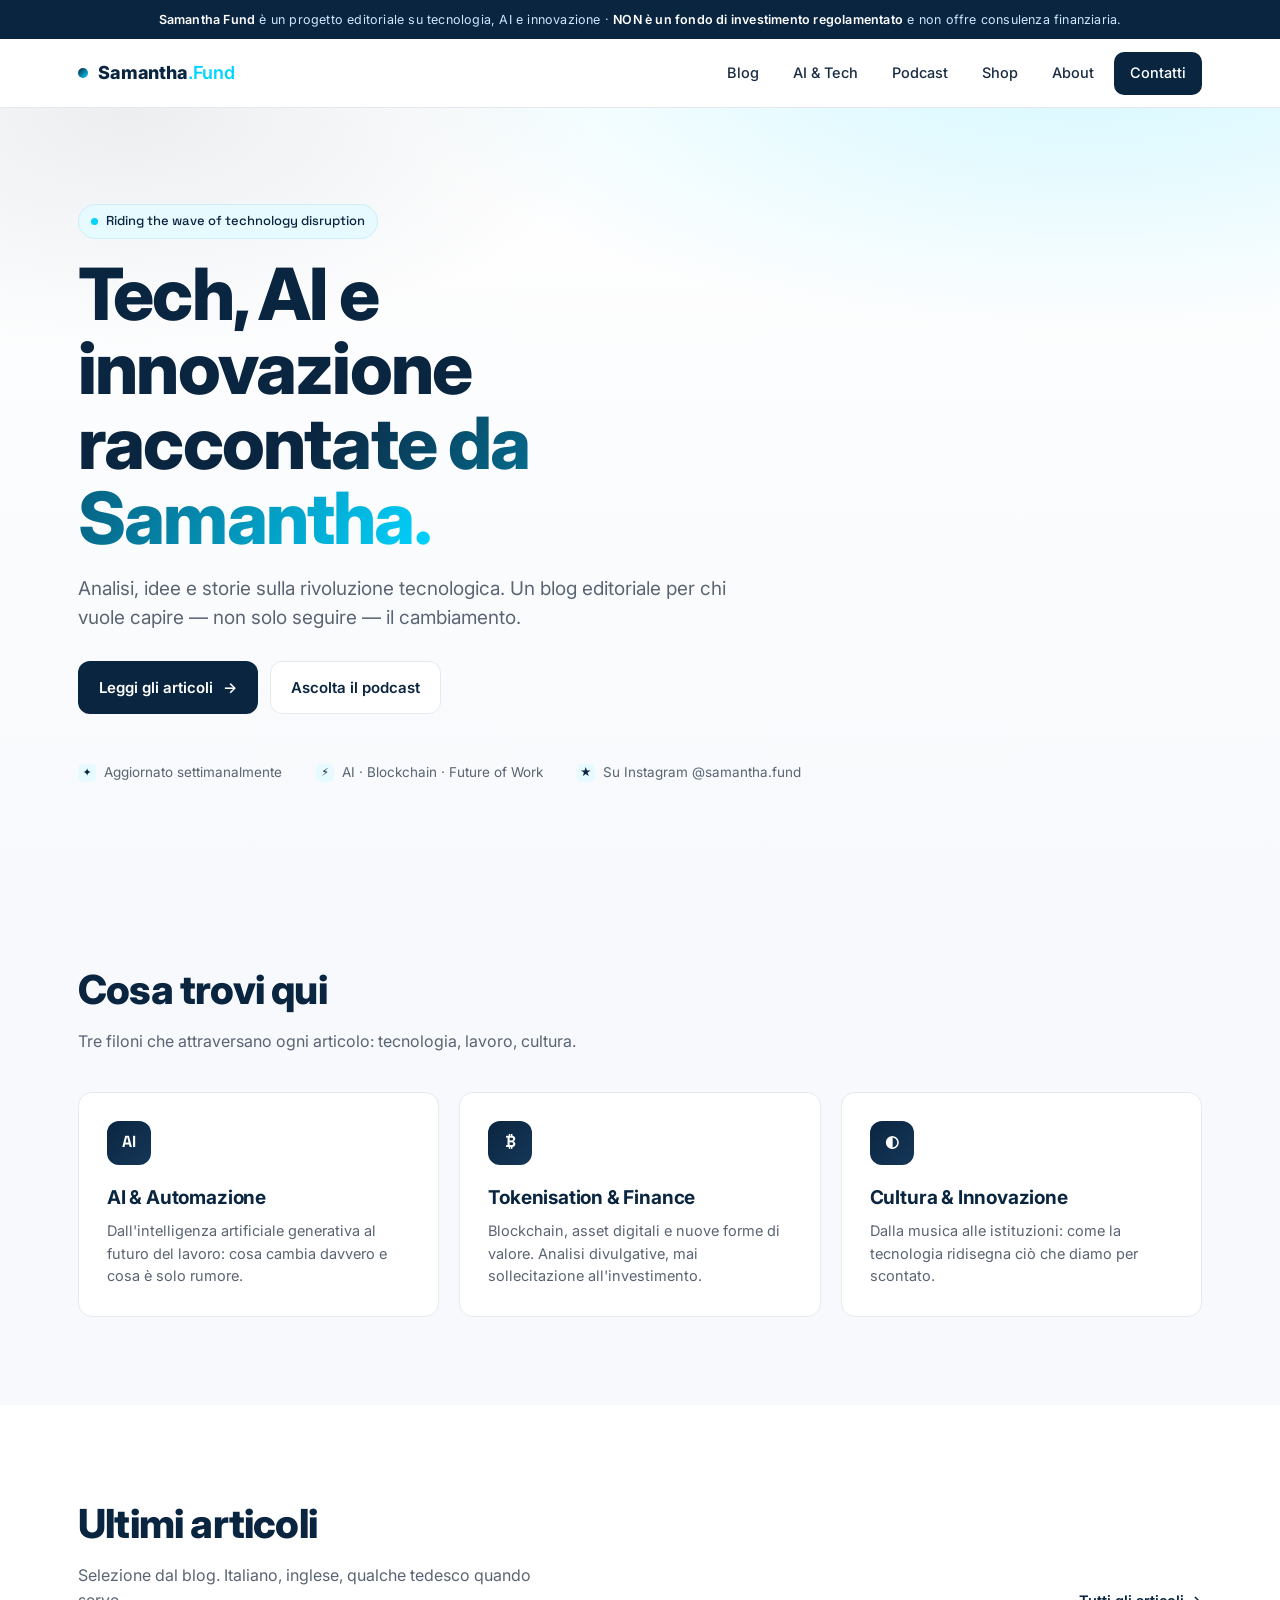
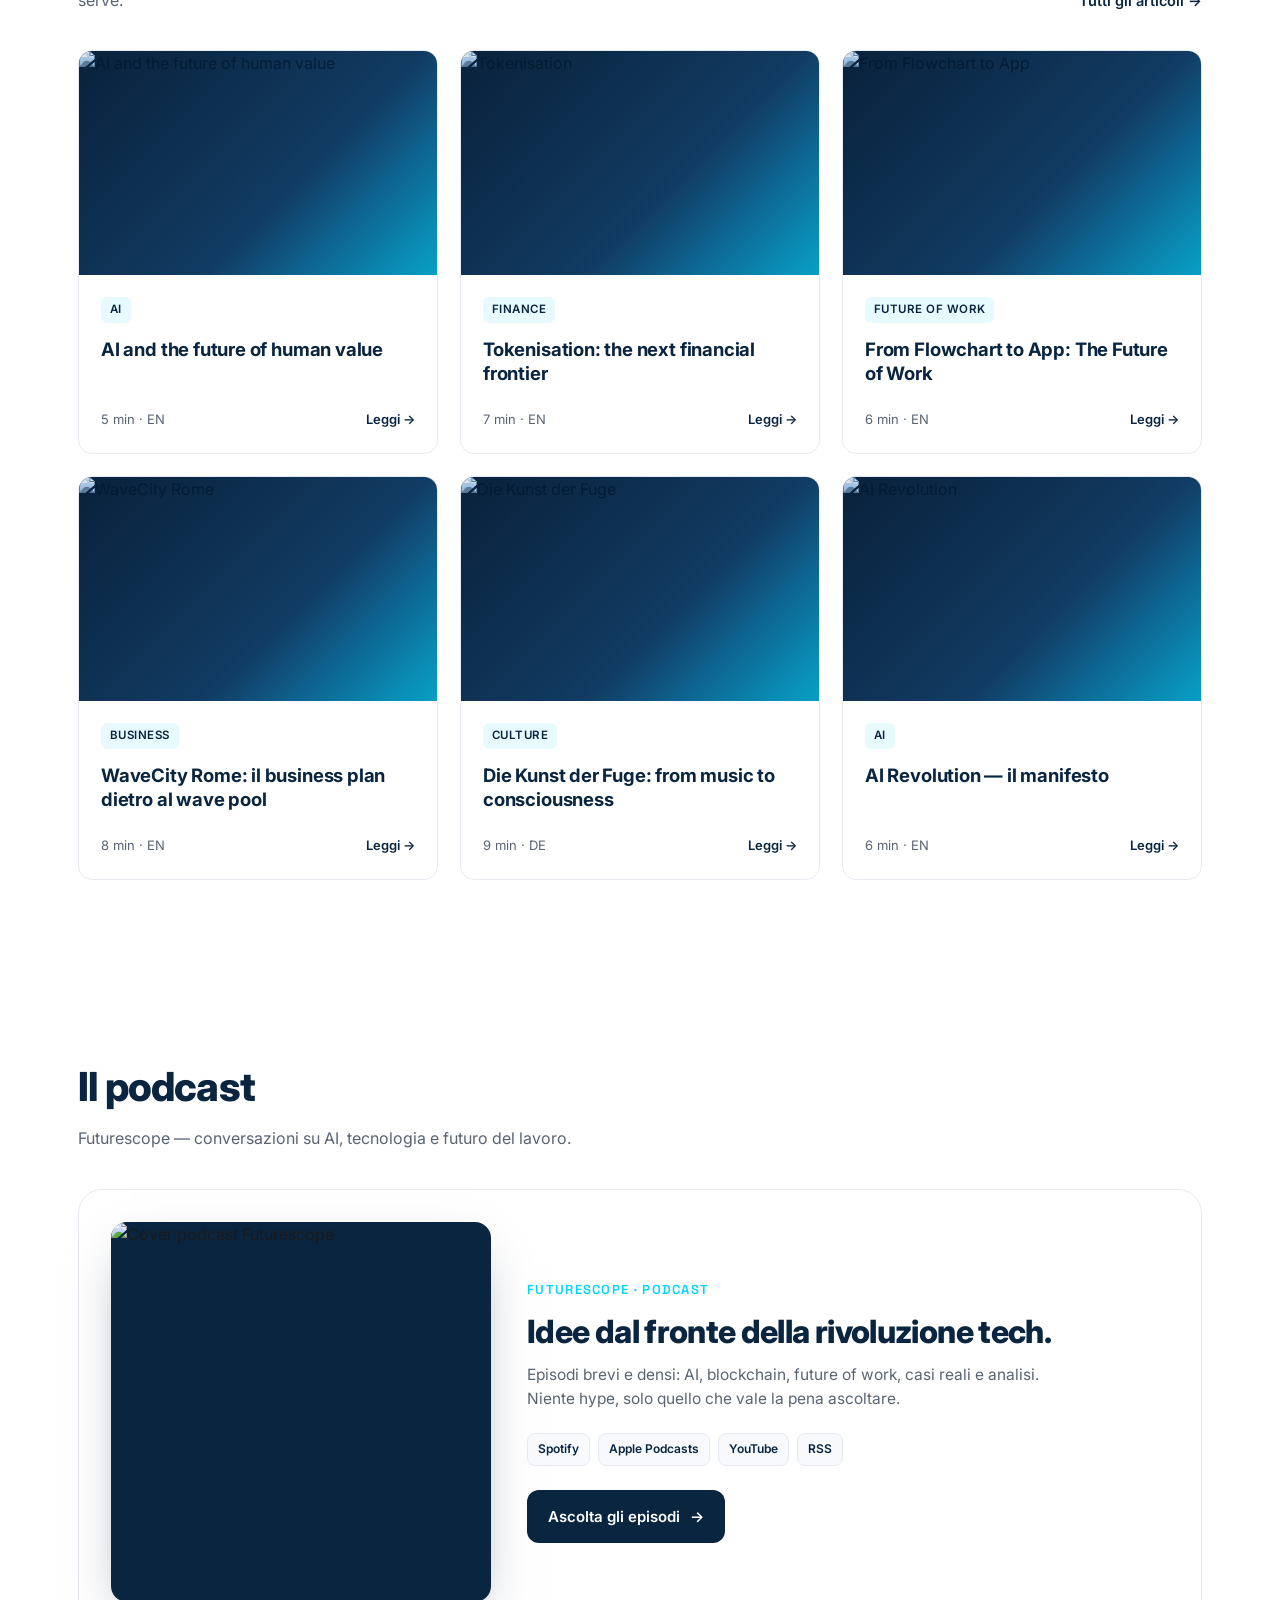
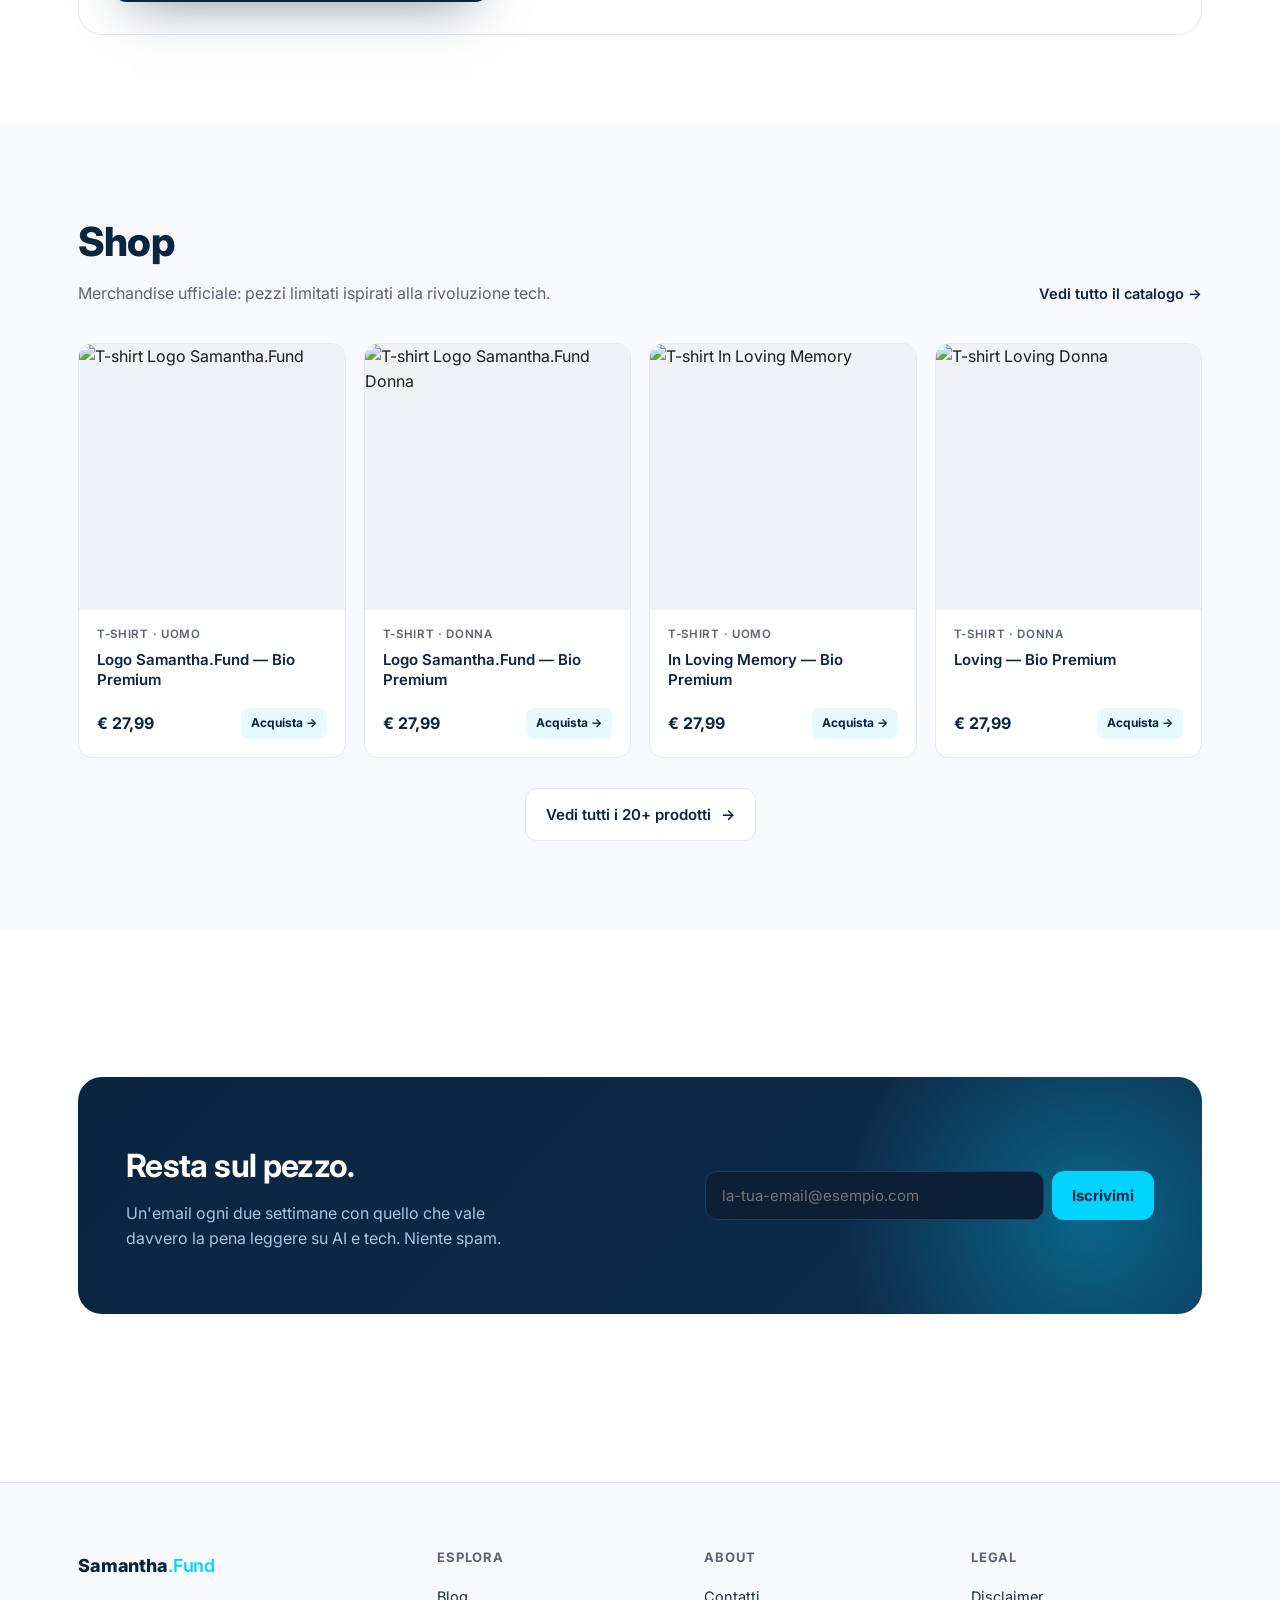
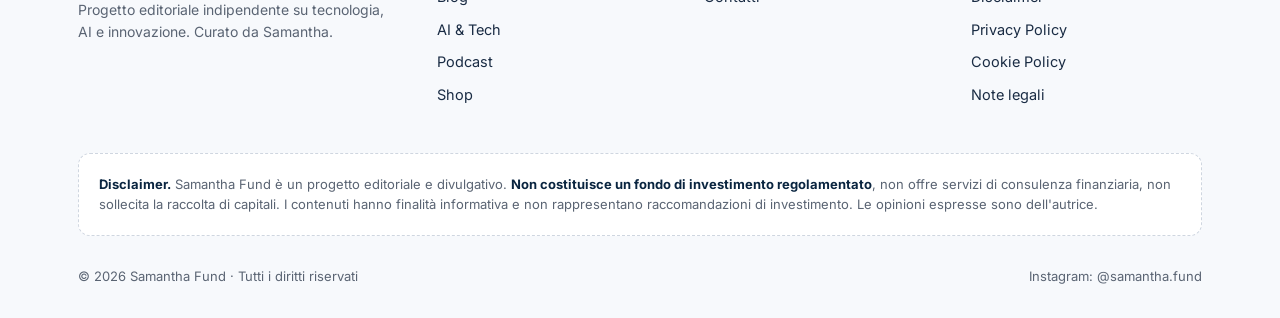
==== index.html @ 28d1bb39 "chore(links): apri link esterni a samantha-fund.com in nuova tab I 6 card articoli + il bottone podc" ====
<!doctype html>
<html lang="it">
<head>
<meta charset="utf-8">
<meta name="viewport" content="width=device-width, initial-scale=1">
<title>Samantha Fund — Tech, AI e innovazione</title>
<link rel="preconnect" href="https://fonts.googleapis.com">
<link rel="preconnect" href="https://fonts.gstatic.com" crossorigin>
<link href="https://fonts.googleapis.com/css2?family=Inter:wght@400;500;600;700;800&family=Space+Grotesk:wght@500;700&display=swap" rel="stylesheet">
<link rel="stylesheet" href="assets/styles.css">
<style>
:root{
  --ink:#0A2540;
  --ink-2:#1A2C44;
  --cyan:#00D4FF;
  --cyan-soft:#E6FAFF;
  --bg:#FFFFFF;
  --bg-2:#F7F9FC;
  --line:#E6EAF0;
  --text:#1A1A1A;
  --muted:#5A6473;
  --radius:14px;
  --shadow:0 1px 2px rgba(10,37,64,.04), 0 8px 24px rgba(10,37,64,.06);
}
*{box-sizing:border-box}
html,body{margin:0;padding:0}
body{
  font-family:'Inter',system-ui,-apple-system,Segoe UI,Roboto,sans-serif;
  color:var(--text);
  background:var(--bg);
  line-height:1.55;
  -webkit-font-smoothing:antialiased;
}
a{color:inherit;text-decoration:none}
img{max-width:100%;display:block}
.container{max-width:1180px;margin:0 auto;padding:0 28px}

/* Disclaimer bar */
.legal-bar{
  background:var(--ink);color:#cfe7ff;font-size:12.5px;
  padding:10px 0;text-align:center;letter-spacing:.2px;
}
.legal-bar strong{color:#fff;font-weight:600}

/* Nav */
.nav{
  position:sticky;top:0;z-index:50;
  background:rgba(255,255,255,.85);
  backdrop-filter:saturate(180%) blur(10px);
  -webkit-backdrop-filter:saturate(180%) blur(10px);
  border-bottom:1px solid var(--line);
}
.nav-inner{display:flex;align-items:center;justify-content:space-between;height:68px}
.brand{display:flex;align-items:center;gap:10px;font-weight:800;letter-spacing:-.01em}
.brand .dot{width:10px;height:10px;border-radius:50%;background:linear-gradient(135deg,var(--ink),var(--cyan))}
.brand .name{font-size:18px;color:var(--ink)}
.brand .name span{color:var(--cyan);font-weight:600}
.menu{display:flex;gap:6px;align-items:center}
.menu a{
  padding:9px 14px;border-radius:10px;font-size:14.5px;color:var(--ink-2);
  font-weight:500;transition:.15s ease;
}
.menu a:hover{background:var(--bg-2);color:var(--ink)}
.menu .cta{
  background:var(--ink);color:#fff;padding:10px 16px;border-radius:10px;
}
.menu .cta:hover{background:#08182b}

/* Hero */
.hero{
  position:relative;overflow:hidden;
  padding:96px 0 88px;
  background:
    radial-gradient(1200px 500px at 85% -10%, rgba(0,212,255,.18), transparent 60%),
    radial-gradient(800px 400px at 10% 0%, rgba(10,37,64,.08), transparent 60%),
    linear-gradient(180deg,#fff, #F7F9FC);
}
.eyebrow{
  display:inline-flex;align-items:center;gap:8px;
  font-family:'Space Grotesk',sans-serif;font-weight:500;
  color:var(--ink);background:var(--cyan-soft);
  padding:6px 12px;border-radius:999px;font-size:13px;
  border:1px solid #cdeefa;
}
.eyebrow .pulse{width:7px;height:7px;border-radius:50%;background:var(--cyan);box-shadow:0 0 0 0 rgba(0,212,255,.6);animation:pulse 1.8s infinite}
@keyframes pulse{
  0%{box-shadow:0 0 0 0 rgba(0,212,255,.55)}
  70%{box-shadow:0 0 0 10px rgba(0,212,255,0)}
  100%{box-shadow:0 0 0 0 rgba(0,212,255,0)}
}
.h1{
  font-size:clamp(40px,6vw,72px);line-height:1.04;letter-spacing:-.025em;
  color:var(--ink);font-weight:800;margin:18px 0 18px;max-width:14ch;
}
.h1 em{font-style:normal;background:linear-gradient(120deg,var(--ink) 30%,var(--cyan));-webkit-background-clip:text;background-clip:text;color:transparent}
.lead{font-size:19px;color:var(--muted);max-width:58ch;margin:0 0 28px}
.cta-row{display:flex;gap:12px;flex-wrap:wrap}
.btn{
  display:inline-flex;align-items:center;gap:10px;
  padding:14px 20px;border-radius:12px;font-weight:600;font-size:15px;
  transition:.15s ease;border:1px solid transparent;
}
.btn-primary{background:var(--ink);color:#fff}
.btn-primary:hover{background:#08182b;transform:translateY(-1px)}
.btn-ghost{background:#fff;color:var(--ink);border-color:var(--line)}
.btn-ghost:hover{border-color:var(--ink)}
.btn .arr{transition:.15s ease}
.btn:hover .arr{transform:translateX(3px)}

/* Trust strip */
.strip{
  display:flex;gap:34px;flex-wrap:wrap;align-items:center;
  margin-top:48px;color:var(--muted);font-size:13.5px;
}
.strip .item{display:flex;align-items:center;gap:8px}
.strip .ic{width:18px;height:18px;border-radius:5px;background:var(--cyan-soft);display:inline-flex;align-items:center;justify-content:center;color:var(--ink);font-weight:700;font-size:11px}

/* Sections */
section{padding:88px 0}
.section-head{display:flex;align-items:end;justify-content:space-between;gap:24px;margin-bottom:38px;flex-wrap:wrap}
.section-head h2{font-size:clamp(28px,3.4vw,40px);letter-spacing:-.02em;margin:0;color:var(--ink);font-weight:800}
.section-head p{margin:8px 0 0;color:var(--muted);max-width:50ch}
.section-head a.more{color:var(--ink);font-weight:600;font-size:14.5px;display:inline-flex;align-items:center;gap:6px}
.section-head a.more:hover{color:var(--cyan)}

/* Pillars */
.pillars{display:grid;grid-template-columns:repeat(3,1fr);gap:20px}
.pillar{
  background:#fff;border:1px solid var(--line);border-radius:var(--radius);
  padding:28px;transition:.2s ease;
}
.pillar:hover{transform:translateY(-3px);box-shadow:var(--shadow);border-color:#cdeefa}
.pillar .ico{
  width:44px;height:44px;border-radius:12px;
  background:linear-gradient(135deg,var(--ink),#163759);
  color:#fff;display:flex;align-items:center;justify-content:center;
  font-weight:700;margin-bottom:18px;font-family:'Space Grotesk'
}
.pillar h3{margin:0 0 8px;font-size:19px;color:var(--ink);letter-spacing:-.01em}
.pillar p{margin:0;color:var(--muted);font-size:14.5px}

/* Articles */
.grid{display:grid;grid-template-columns:repeat(3,1fr);gap:22px}
.card{
  display:flex;flex-direction:column;
  background:#fff;border:1px solid var(--line);border-radius:var(--radius);
  overflow:hidden;transition:.2s ease;
}
.card:hover{transform:translateY(-3px);box-shadow:var(--shadow);border-color:#cdeefa}
.card .thumb{
  aspect-ratio:16/10;overflow:hidden;position:relative;
  background:linear-gradient(135deg,#0A2540 0%, #143A5C 60%, #00D4FF 130%);
}
.card .thumb img{
  width:100%;height:100%;object-fit:cover;display:block;
  mix-blend-mode:luminosity;opacity:.88;
  filter:grayscale(35%) contrast(1.05);
  transition:.4s ease, opacity .25s ease, filter .25s ease;
}
.card .thumb::after{
  content:"";position:absolute;inset:0;pointer-events:none;
  background:linear-gradient(135deg, rgba(10,37,64,.15), rgba(0,212,255,.18));
  mix-blend-mode:overlay;
}
.card:hover .thumb img{transform:scale(1.04);opacity:1;filter:grayscale(0%) contrast(1)}
.card .body{padding:22px 22px 24px;display:flex;flex-direction:column;gap:10px;flex:1}
.card .tag{
  display:inline-block;font-size:11.5px;font-weight:600;letter-spacing:.04em;
  text-transform:uppercase;color:var(--ink);background:var(--cyan-soft);
  padding:4px 9px;border-radius:6px;align-self:start;
}
.card h3{margin:4px 0 0;font-size:18.5px;line-height:1.3;color:var(--ink);letter-spacing:-.01em;font-weight:700}
.card .meta{margin-top:auto;display:flex;justify-content:space-between;color:var(--muted);font-size:13px;padding-top:14px}
.card .meta .read{color:var(--ink);font-weight:600}

/* Shop grid (preview live catalogo) */
.shop-grid{display:grid;grid-template-columns:repeat(4,1fr);gap:18px}
.product{
  background:#fff;border:1px solid var(--line);border-radius:var(--radius);
  overflow:hidden;transition:.2s ease;display:flex;flex-direction:column;
}
.product:hover{transform:translateY(-4px);box-shadow:var(--shadow);border-color:#cdeefa}
.product .pic{
  aspect-ratio:1/1;background:#F0F2F5;
  overflow:hidden;position:relative;
}
.product .pic img{width:100%;height:100%;object-fit:cover;transition:.4s ease}
.product:hover .pic img{transform:scale(1.04)}
.product .info{padding:16px 18px 18px;display:flex;flex-direction:column;gap:6px;flex:1}
.product .cat{font-size:11.5px;text-transform:uppercase;letter-spacing:.06em;color:var(--muted);font-weight:600}
.product .name{font-size:15px;font-weight:600;color:var(--ink);line-height:1.35;min-height:40px}
.product .price{margin-top:auto;display:flex;justify-content:space-between;align-items:center;padding-top:12px}
.product .price .amt{font-weight:700;color:var(--ink);font-size:16px}
.product .price .buy{
  font-size:12px;font-weight:700;color:var(--ink);
  background:var(--cyan-soft);padding:6px 10px;border-radius:8px;
}
.shop-cta-row{display:flex;justify-content:center;margin-top:30px}

/* Podcast feature */
.podcast{
  display:grid;grid-template-columns:380px 1fr;gap:36px;align-items:center;
  background:#fff;border:1px solid var(--line);border-radius:24px;
  padding:32px;
}
.podcast .cover{
  aspect-ratio:1/1;border-radius:16px;overflow:hidden;
  background:#0A2540;box-shadow:0 20px 50px -20px rgba(10,37,64,.5);
}
.podcast .cover img{width:100%;height:100%;object-fit:cover;display:block}
.podcast .body{display:flex;flex-direction:column;gap:14px}
.podcast .kicker{font-family:'Space Grotesk';color:var(--cyan);font-weight:600;font-size:13px;text-transform:uppercase;letter-spacing:.1em}
.podcast h3{margin:0;font-size:32px;letter-spacing:-.02em;color:var(--ink);line-height:1.1;font-weight:800}
.podcast p{margin:0;color:var(--muted);font-size:15.5px;max-width:52ch}
.podcast .platforms{display:flex;gap:8px;flex-wrap:wrap;margin-top:8px}
.podcast .platforms span{
  font-size:12px;font-weight:600;color:var(--ink);
  background:var(--bg-2);padding:6px 10px;border-radius:8px;border:1px solid var(--line);
}
.podcast .actions{margin-top:10px}

/* Newsletter */
.cta-band{
  margin:60px 0 0;
  background:linear-gradient(135deg,var(--ink),#0F2D4D);
  border-radius:24px;padding:64px 48px;color:#fff;
  display:grid;grid-template-columns:1.2fr 1fr;gap:40px;align-items:center;
  position:relative;overflow:hidden;
}
.cta-band::after{
  content:"";position:absolute;inset:auto -20% -60% auto;width:60%;height:200%;
  background:radial-gradient(circle, rgba(0,212,255,.35), transparent 60%);
}
.cta-band h3{font-size:32px;margin:0 0 10px;letter-spacing:-.02em}
.cta-band p{margin:0;color:#a9c4dd;max-width:42ch}
.cta-band form{display:flex;gap:8px;position:relative;z-index:1}
.cta-band input{
  flex:1;padding:14px 16px;border-radius:12px;border:1px solid #1f3a5c;
  background:#0c1f36;color:#fff;font-size:15px;font-family:inherit;
  outline:none;transition:.15s ease;
}
.cta-band input:focus{border-color:var(--cyan);box-shadow:0 0 0 4px rgba(0,212,255,.15)}
.cta-band button{
  padding:14px 20px;border-radius:12px;border:0;background:var(--cyan);
  color:var(--ink);font-weight:700;font-size:15px;cursor:pointer;font-family:inherit;
}

/* Footer */
footer{padding:64px 0 32px;border-top:1px solid var(--line);background:var(--bg-2);margin-top:80px}
.foot-grid{display:grid;grid-template-columns:1.4fr repeat(3,1fr);gap:36px}
.foot-grid h4{margin:0 0 14px;font-size:13px;text-transform:uppercase;letter-spacing:.06em;color:var(--muted)}
.foot-grid a{display:block;padding:5px 0;font-size:14.5px;color:var(--ink-2)}
.foot-grid a:hover{color:var(--cyan)}
.foot-grid p{margin:0;font-size:14px;color:var(--muted);max-width:38ch}
.disclaimer{
  margin-top:42px;padding:20px;border:1px dashed #cfd6e0;border-radius:12px;
  font-size:13px;color:var(--muted);background:#fff;
}
.disclaimer strong{color:var(--ink)}
.copy{margin-top:30px;color:var(--muted);font-size:13px;display:flex;justify-content:space-between;flex-wrap:wrap;gap:10px}

/* Responsive */
@media (max-width: 900px){
  .pillars,.grid{grid-template-columns:1fr 1fr}
  .shop-grid{grid-template-columns:1fr 1fr}
  .podcast{grid-template-columns:1fr;padding:24px;gap:24px}
  .podcast .cover{max-width:280px;margin:0 auto}
  .cta-band{grid-template-columns:1fr;padding:40px 28px}
  .foot-grid{grid-template-columns:1fr 1fr}
  .menu a:not(.cta){display:none}
}
@media (max-width: 600px){
  .pillars,.grid,.foot-grid,.shop-grid{grid-template-columns:1fr}
  section{padding:64px 0}
  .hero{padding:64px 0}
}
</style>
</head>
<body>

<!-- Compliance bar -->
<div class="legal-bar">
  <div class="container">
    <strong>Samantha Fund</strong> è un progetto editoriale su tecnologia, AI e innovazione · <strong>NON è un fondo di investimento regolamentato</strong> e non offre consulenza finanziaria.
  </div>
</div>

<!-- Nav -->
<nav class="nav">
  <div class="container nav-inner">
    <a href="index.html" class="brand"><span class="dot"></span><span class="name">Samantha<span>.Fund</span></span></a>
    <div class="menu">
      <a href="#blog">Blog</a>
      <a href="#tech">AI &amp; Tech</a>
      <a href="#podcast">Podcast</a>
      <a href="#shop">Shop</a>
      <a href="#about">About</a>
      <a href="contatti.html" class="cta">Contatti</a>
    </div>
  </div>
</nav>

<!-- Hero -->
<header class="hero">
  <div class="container">
    <span class="eyebrow"><span class="pulse"></span> Riding the wave of technology disruption</span>
    <h1 class="h1">Tech, AI e innovazione <em>raccontate da Samantha.</em></h1>
    <p class="lead">Analisi, idee e storie sulla rivoluzione tecnologica. Un blog editoriale per chi vuole capire — non solo seguire — il cambiamento.</p>
    <div class="cta-row">
      <a href="#blog" class="btn btn-primary">Leggi gli articoli <span class="arr">→</span></a>
      <a href="#podcast" class="btn btn-ghost">Ascolta il podcast</a>
    </div>
    <div class="strip">
      <div class="item"><span class="ic">✦</span> Aggiornato settimanalmente</div>
      <div class="item"><span class="ic">⚡</span> AI · Blockchain · Future of Work</div>
      <div class="item"><span class="ic">★</span> Su Instagram @samantha.fund</div>
    </div>
  </div>
</header>

<!-- Pillars -->
<section id="tech" style="background:var(--bg-2)">
  <div class="container">
    <div class="section-head">
      <div>
        <h2>Cosa trovi qui</h2>
        <p>Tre filoni che attraversano ogni articolo: tecnologia, lavoro, cultura.</p>
      </div>
    </div>
    <div class="pillars">
      <div class="pillar">
        <div class="ico">AI</div>
        <h3>AI &amp; Automazione</h3>
        <p>Dall'intelligenza artificiale generativa al futuro del lavoro: cosa cambia davvero e cosa è solo rumore.</p>
      </div>
      <div class="pillar">
        <div class="ico">₿</div>
        <h3>Tokenisation &amp; Finance</h3>
        <p>Blockchain, asset digitali e nuove forme di valore. Analisi divulgative, mai sollecitazione all'investimento.</p>
      </div>
      <div class="pillar">
        <div class="ico">◐</div>
        <h3>Cultura &amp; Innovazione</h3>
        <p>Dalla musica alle istituzioni: come la tecnologia ridisegna ciò che diamo per scontato.</p>
      </div>
    </div>
  </div>
</section>

<!-- Articles -->
<section id="blog">
  <div class="container">
    <div class="section-head">
      <div>
        <h2>Ultimi articoli</h2>
        <p>Selezione dal blog. Italiano, inglese, qualche tedesco quando serve.</p>
      </div>
      <a href="#" class="more">Tutti gli articoli →</a>
    </div>
    <div class="grid">
      <a class="card" target="_blank" rel="noopener" href="https://www.samantha-fund.com/ai-economic-disruption-human-value/">
        <div class="thumb"><img loading="lazy" src="https://www.samantha-fund.com/wp-content/uploads/2026/03/Top-of-the-Pyramid.jpg" alt="AI and the future of human value"></div>
        <div class="body">
          <span class="tag">AI</span>
          <h3>AI and the future of human value</h3>
          <div class="meta"><span>5 min · EN</span><span class="read">Leggi →</span></div>
        </div>
      </a>
      <a class="card" target="_blank" rel="noopener" href="https://www.samantha-fund.com/tokenisation-the-next-financial-frontier/">
        <div class="thumb"><img loading="lazy" src="https://www.samantha-fund.com/wp-content/uploads/2025/10/ChatGPT-Image-Oct-24-2025-12_24_39-PM.png" alt="Tokenisation"></div>
        <div class="body">
          <span class="tag">Finance</span>
          <h3>Tokenisation: the next financial frontier</h3>
          <div class="meta"><span>7 min · EN</span><span class="read">Leggi →</span></div>
        </div>
      </a>
      <a class="card" target="_blank" rel="noopener" href="https://www.samantha-fund.com/from-flowchart-to-app-the-future-of-work/">
        <div class="thumb"><img loading="lazy" src="https://www.samantha-fund.com/wp-content/uploads/2026/03/IMG_20260306_211427.png" alt="From Flowchart to App"></div>
        <div class="body">
          <span class="tag">Future of Work</span>
          <h3>From Flowchart to App: The Future of Work</h3>
          <div class="meta"><span>6 min · EN</span><span class="read">Leggi →</span></div>
        </div>
      </a>
      <a class="card" target="_blank" rel="noopener" href="https://www.samantha-fund.com/wavecity-rome-the-story-behind-the-professional-wave-pool-business-plan/">
        <div class="thumb"><img loading="lazy" src="https://www.samantha-fund.com/wp-content/uploads/2024/12/LogoWaveCity_small.jpg" alt="WaveCity Rome"></div>
        <div class="body">
          <span class="tag">Business</span>
          <h3>WaveCity Rome: il business plan dietro al wave pool</h3>
          <div class="meta"><span>8 min · EN</span><span class="read">Leggi →</span></div>
        </div>
      </a>
      <a class="card" target="_blank" rel="noopener" href="https://www.samantha-fund.com/die-kunst-del-fugae/">
        <div class="thumb"><img loading="lazy" src="https://www.samantha-fund.com/wp-content/uploads/2026/04/Cover-Kunst-light.jpg" alt="Die Kunst der Fuge"></div>
        <div class="body">
          <span class="tag">Culture</span>
          <h3>Die Kunst der Fuge: from music to consciousness</h3>
          <div class="meta"><span>9 min · DE</span><span class="read">Leggi →</span></div>
        </div>
      </a>
      <a class="card" target="_blank" rel="noopener" href="https://www.samantha-fund.com/the-tech-revolution/">
        <div class="thumb"><img loading="lazy" src="https://www.samantha-fund.com/wp-content/uploads/2024/12/samantha-fund.png" alt="AI Revolution"></div>
        <div class="body">
          <span class="tag">AI</span>
          <h3>AI Revolution — il manifesto</h3>
          <div class="meta"><span>6 min · EN</span><span class="read">Leggi →</span></div>
        </div>
      </a>
    </div>

  </div>
</section>

<!-- Podcast -->
<section id="podcast">
  <div class="container">
    <div class="section-head">
      <div>
        <h2>Il podcast</h2>
        <p>Futurescope — conversazioni su AI, tecnologia e futuro del lavoro.</p>
      </div>
    </div>
    <div class="podcast">
      <div class="cover">
        <img loading="lazy" src="https://www.samantha-fund.com/wp-content/uploads/2024/12/Futurescope-Light.jpg" alt="Cover podcast Futurescope">
      </div>
      <div class="body">
        <span class="kicker">Futurescope · podcast</span>
        <h3>Idee dal fronte della rivoluzione tech.</h3>
        <p>Episodi brevi e densi: AI, blockchain, future of work, casi reali e analisi. Niente hype, solo quello che vale la pena ascoltare.</p>
        <div class="platforms">
          <span>Spotify</span>
          <span>Apple Podcasts</span>
          <span>YouTube</span>
          <span>RSS</span>
        </div>
        <div class="actions">
          <a href="https://www.samantha-fund.com/podcast-launch/" target="_blank" rel="noopener" class="btn btn-primary">Ascolta gli episodi <span class="arr">→</span></a>
        </div>
      </div>
    </div>
  </div>
</section>

<!-- Shop -->
<section id="shop" style="background:var(--bg-2);padding-top:88px;padding-bottom:88px">
  <div class="container">
    <div class="section-head">
      <div>
        <h2>Shop</h2>
        <p>Merchandise ufficiale: pezzi limitati ispirati alla rivoluzione tech.</p>
      </div>
      <a href="#" class="more">Vedi tutto il catalogo →</a>
    </div>
    <div class="shop-grid">
      <a class="product" href="https://samanthafund.myspreadshop.it" target="_blank" rel="noopener">
        <div class="pic"><img loading="lazy" src="https://image.spreadshirtmedia.net/image-server/v1/products/T812A1252PA8515PT17X107Y123D353734626W17674H6328/views/1,width=500,height=500,appearanceId=1252,crop=list,modelId=15513/logo-g-bianco-orizzontale-removebg-preview-mens-premium-organic-t-shirt.jpg" alt="T-shirt Logo Samantha.Fund"></div>
        <div class="info">
          <span class="cat">T-shirt · Uomo</span>
          <span class="name">Logo Samantha.Fund — Bio Premium</span>
          <div class="price"><span class="amt">€ 27,99</span><span class="buy">Acquista →</span></div>
        </div>
      </a>
      <a class="product" href="https://samanthafund.myspreadshop.it" target="_blank" rel="noopener">
        <div class="pic"><img loading="lazy" src="https://image.spreadshirtmedia.net/image-server/v1/products/T813A1268PA8544PT17X77Y89D353734626W17674H6328/views/1,width=500,height=500,appearanceId=1268,crop=list,modelId=19575/logo-g-bianco-orizzontale-removebg-preview-womens-premium-organic-t-shirt.jpg" alt="T-shirt Logo Samantha.Fund Donna"></div>
        <div class="info">
          <span class="cat">T-shirt · Donna</span>
          <span class="name">Logo Samantha.Fund — Bio Premium</span>
          <div class="price"><span class="amt">€ 27,99</span><span class="buy">Acquista →</span></div>
        </div>
      </a>
      <a class="product" href="https://samanthafund.myspreadshop.it" target="_blank" rel="noopener">
        <div class="pic"><img loading="lazy" src="https://image.spreadshirtmedia.net/image-server/v1/products/T812A366PA8515PT17X118Y89D341476530W15409H15493/views/1,width=500,height=500,appearanceId=1,crop=list,modelId=15513/in-loving-memory-mens-premium-organic-t-shirt.jpg" alt="T-shirt In Loving Memory"></div>
        <div class="info">
          <span class="cat">T-shirt · Uomo</span>
          <span class="name">In Loving Memory — Bio Premium</span>
          <div class="price"><span class="amt">€ 27,99</span><span class="buy">Acquista →</span></div>
        </div>
      </a>
      <a class="product" href="https://samanthafund.myspreadshop.it" target="_blank" rel="noopener">
        <div class="pic"><img loading="lazy" src="https://image.spreadshirtmedia.net/image-server/v1/products/T813A1PA8544PT17X57Y44D341476292W21674H21674/views/1,width=500,height=500,appearanceId=1256,crop=list,modelId=17103/loving-womens-premium-organic-t-shirt.jpg" alt="T-shirt Loving Donna"></div>
        <div class="info">
          <span class="cat">T-shirt · Donna</span>
          <span class="name">Loving — Bio Premium</span>
          <div class="price"><span class="amt">€ 27,99</span><span class="buy">Acquista →</span></div>
        </div>
      </a>
    </div>
    <div class="shop-cta-row">
      <a href="https://samanthafund.myspreadshop.it" target="_blank" rel="noopener" class="btn btn-ghost">Vedi tutti i 20+ prodotti <span class="arr">→</span></a>
    </div>
  </div>
</section>

<!-- Newsletter section wrapper -->
<section>
  <div class="container">
    <div class="cta-band">
      <div>
        <h3>Resta sul pezzo.</h3>
        <p>Un'email ogni due settimane con quello che vale davvero la pena leggere su AI e tech. Niente spam.</p>
      </div>
      <form onsubmit="event.preventDefault();alert('Mockup — nessun invio reale');">
        <input type="email" placeholder="la-tua-email@esempio.com" required>
        <button type="submit">Iscrivimi</button>
      </form>
    </div>
  </div>
</section>

<!-- Footer -->
<footer>
  <div class="container">
    <div class="foot-grid">
      <div>
        <a href="#" class="brand" style="margin-bottom:14px"><span class="dot"></span><span class="name">Samantha<span>.Fund</span></span></a>
        <p>Progetto editoriale indipendente su tecnologia, AI e innovazione. Curato da Samantha.</p>
      </div>
      <div>
        <h4>Esplora</h4>
        <a href="#">Blog</a>
        <a href="#">AI &amp; Tech</a>
        <a href="#">Podcast</a>
        <a href="#">Shop</a>
      </div>
      <div>
        <h4>About</h4>
        <a href="contatti.html">Contatti</a>
      </div>
      <div>
        <h4>Legal</h4>
        <a href="disclaimer.html">Disclaimer</a>
        <a href="privacy.html">Privacy Policy</a>
        <a href="cookie.html">Cookie Policy</a>
        <a href="note-legali.html">Note legali</a>
      </div>
    </div>

    <div class="disclaimer">
      <strong>Disclaimer.</strong> Samantha Fund è un progetto editoriale e divulgativo. <strong>Non costituisce un fondo di investimento regolamentato</strong>, non offre servizi di consulenza finanziaria, non sollecita la raccolta di capitali. I contenuti hanno finalità informativa e non rappresentano raccomandazioni di investimento. Le opinioni espresse sono dell'autrice.
    </div>

    <div class="copy">
      <span>© 2026 Samantha Fund · Tutti i diritti riservati</span>
      <span>Instagram: @samantha.fund</span>
    </div>
  </div>
</footer>

</body>
</html>
---- assets/styles.css ----
:root{
  --ink:#0A2540;
  --ink-2:#1A2C44;
  --cyan:#00D4FF;
  --cyan-soft:#E6FAFF;
  --bg:#FFFFFF;
  --bg-2:#F7F9FC;
  --line:#E6EAF0;
  --text:#1A1A1A;
  --muted:#5A6473;
  --radius:14px;
  --shadow:0 1px 2px rgba(10,37,64,.04), 0 8px 24px rgba(10,37,64,.06);
}
*{box-sizing:border-box}
html,body{margin:0;padding:0}
body{
  font-family:'Inter',system-ui,-apple-system,Segoe UI,Roboto,sans-serif;
  color:var(--text);
  background:var(--bg);
  line-height:1.55;
  -webkit-font-smoothing:antialiased;
}
a{color:inherit;text-decoration:none}
img{max-width:100%;display:block}
.container{max-width:1180px;margin:0 auto;padding:0 28px}

/* Disclaimer bar */
.legal-bar{
  background:var(--ink);color:#cfe7ff;font-size:12.5px;
  padding:10px 0;text-align:center;letter-spacing:.2px;
}
.legal-bar strong{color:#fff;font-weight:600}

/* Nav */
.nav{
  position:sticky;top:0;z-index:50;
  background:rgba(255,255,255,.85);
  backdrop-filter:saturate(180%) blur(10px);
  -webkit-backdrop-filter:saturate(180%) blur(10px);
  border-bottom:1px solid var(--line);
}
.nav-inner{display:flex;align-items:center;justify-content:space-between;height:68px}
.brand{display:flex;align-items:center;gap:10px;font-weight:800;letter-spacing:-.01em}
.brand .dot{width:10px;height:10px;border-radius:50%;background:linear-gradient(135deg,var(--ink),var(--cyan))}
.brand .name{font-size:18px;color:var(--ink)}
.brand .name span{color:var(--cyan);font-weight:600}
.menu{display:flex;gap:6px;align-items:center}
.menu a{
  padding:9px 14px;border-radius:10px;font-size:14.5px;color:var(--ink-2);
  font-weight:500;transition:.15s ease;
}
.menu a:hover{background:var(--bg-2);color:var(--ink)}
.menu .cta{
  background:var(--ink);color:#fff;padding:10px 16px;border-radius:10px;
}
.menu .cta:hover{background:#08182b}

/* Hero */
.hero{
  position:relative;overflow:hidden;
  padding:96px 0 88px;
  background:
    radial-gradient(1200px 500px at 85% -10%, rgba(0,212,255,.18), transparent 60%),
    radial-gradient(800px 400px at 10% 0%, rgba(10,37,64,.08), transparent 60%),
    linear-gradient(180deg,#fff, #F7F9FC);
}
.eyebrow{
  display:inline-flex;align-items:center;gap:8px;
  font-family:'Space Grotesk',sans-serif;font-weight:500;
  color:var(--ink);background:var(--cyan-soft);
  padding:6px 12px;border-radius:999px;font-size:13px;
  border:1px solid #cdeefa;
}
.eyebrow .pulse{width:7px;height:7px;border-radius:50%;background:var(--cyan);box-shadow:0 0 0 0 rgba(0,212,255,.6);animation:pulse 1.8s infinite}
@keyframes pulse{
  0%{box-shadow:0 0 0 0 rgba(0,212,255,.55)}
  70%{box-shadow:0 0 0 10px rgba(0,212,255,0)}
  100%{box-shadow:0 0 0 0 rgba(0,212,255,0)}
}
.h1{
  font-size:clamp(40px,6vw,72px);line-height:1.04;letter-spacing:-.025em;
  color:var(--ink);font-weight:800;margin:18px 0 18px;max-width:14ch;
}
.h1 em{font-style:normal;background:linear-gradient(120deg,var(--ink) 30%,var(--cyan));-webkit-background-clip:text;background-clip:text;color:transparent}
.lead{font-size:19px;color:var(--muted);max-width:58ch;margin:0 0 28px}
.cta-row{display:flex;gap:12px;flex-wrap:wrap}
.btn{
  display:inline-flex;align-items:center;gap:10px;
  padding:14px 20px;border-radius:12px;font-weight:600;font-size:15px;
  transition:.15s ease;border:1px solid transparent;
}
.btn-primary{background:var(--ink);color:#fff}
.btn-primary:hover{background:#08182b;transform:translateY(-1px)}
.btn-ghost{background:#fff;color:var(--ink);border-color:var(--line)}
.btn-ghost:hover{border-color:var(--ink)}
.btn .arr{transition:.15s ease}
.btn:hover .arr{transform:translateX(3px)}

/* Trust strip */
.strip{
  display:flex;gap:34px;flex-wrap:wrap;align-items:center;
  margin-top:48px;color:var(--muted);font-size:13.5px;
}
.strip .item{display:flex;align-items:center;gap:8px}
.strip .ic{width:18px;height:18px;border-radius:5px;background:var(--cyan-soft);display:inline-flex;align-items:center;justify-content:center;color:var(--ink);font-weight:700;font-size:11px}

/* Sections */
section{padding:88px 0}
.section-head{display:flex;align-items:end;justify-content:space-between;gap:24px;margin-bottom:38px;flex-wrap:wrap}
.section-head h2{font-size:clamp(28px,3.4vw,40px);letter-spacing:-.02em;margin:0;color:var(--ink);font-weight:800}
.section-head p{margin:8px 0 0;color:var(--muted);max-width:50ch}
.section-head a.more{color:var(--ink);font-weight:600;font-size:14.5px;display:inline-flex;align-items:center;gap:6px}
.section-head a.more:hover{color:var(--cyan)}

/* Pillars */
.pillars{display:grid;grid-template-columns:repeat(3,1fr);gap:20px}
.pillar{
  background:#fff;border:1px solid var(--line);border-radius:var(--radius);
  padding:28px;transition:.2s ease;
}
.pillar:hover{transform:translateY(-3px);box-shadow:var(--shadow);border-color:#cdeefa}
.pillar .ico{
  width:44px;height:44px;border-radius:12px;
  background:linear-gradient(135deg,var(--ink),#163759);
  color:#fff;display:flex;align-items:center;justify-content:center;
  font-weight:700;margin-bottom:18px;font-family:'Space Grotesk'
}
.pillar h3{margin:0 0 8px;font-size:19px;color:var(--ink);letter-spacing:-.01em}
.pillar p{margin:0;color:var(--muted);font-size:14.5px}

/* Articles */
.grid{display:grid;grid-template-columns:repeat(3,1fr);gap:22px}
.card{
  display:flex;flex-direction:column;
  background:#fff;border:1px solid var(--line);border-radius:var(--radius);
  overflow:hidden;transition:.2s ease;
}
.card:hover{transform:translateY(-3px);box-shadow:var(--shadow);border-color:#cdeefa}
.card .thumb{
  aspect-ratio:16/10;overflow:hidden;position:relative;
  background:linear-gradient(135deg,#0A2540 0%, #143A5C 60%, #00D4FF 130%);
}
.card .thumb img{
  width:100%;height:100%;object-fit:cover;display:block;
  mix-blend-mode:luminosity;opacity:.88;
  filter:grayscale(35%) contrast(1.05);
  transition:.4s ease, opacity .25s ease, filter .25s ease;
}
.card .thumb::after{
  content:"";position:absolute;inset:0;pointer-events:none;
  background:linear-gradient(135deg, rgba(10,37,64,.15), rgba(0,212,255,.18));
  mix-blend-mode:overlay;
}
.card:hover .thumb img{transform:scale(1.04);opacity:1;filter:grayscale(0%) contrast(1)}
.card .body{padding:22px 22px 24px;display:flex;flex-direction:column;gap:10px;flex:1}
.card .tag{
  display:inline-block;font-size:11.5px;font-weight:600;letter-spacing:.04em;
  text-transform:uppercase;color:var(--ink);background:var(--cyan-soft);
  padding:4px 9px;border-radius:6px;align-self:start;
}
.card h3{margin:4px 0 0;font-size:18.5px;line-height:1.3;color:var(--ink);letter-spacing:-.01em;font-weight:700}
.card .meta{margin-top:auto;display:flex;justify-content:space-between;color:var(--muted);font-size:13px;padding-top:14px}
.card .meta .read{color:var(--ink);font-weight:600}

/* Shop grid */
.shop-grid{display:grid;grid-template-columns:repeat(4,1fr);gap:18px}
.product{
  background:#fff;border:1px solid var(--line);border-radius:var(--radius);
  overflow:hidden;transition:.2s ease;display:flex;flex-direction:column;
}
.product:hover{transform:translateY(-4px);box-shadow:var(--shadow);border-color:#cdeefa}
.product .pic{
  aspect-ratio:1/1;background:#F0F2F5;
  overflow:hidden;position:relative;
}
.product .pic img{width:100%;height:100%;object-fit:cover;transition:.4s ease}
.product:hover .pic img{transform:scale(1.04)}
.product .info{padding:16px 18px 18px;display:flex;flex-direction:column;gap:6px;flex:1}
.product .cat{font-size:11.5px;text-transform:uppercase;letter-spacing:.06em;color:var(--muted);font-weight:600}
.product .name{font-size:15px;font-weight:600;color:var(--ink);line-height:1.35;min-height:40px}
.product .price{margin-top:auto;display:flex;justify-content:space-between;align-items:center;padding-top:12px}
.product .price .amt{font-weight:700;color:var(--ink);font-size:16px}
.product .price .buy{
  font-size:12px;font-weight:700;color:var(--ink);
  background:var(--cyan-soft);padding:6px 10px;border-radius:8px;
}
.shop-cta-row{display:flex;justify-content:center;margin-top:30px}

/* Podcast feature */
.podcast{
  display:grid;grid-template-columns:380px 1fr;gap:36px;align-items:center;
  background:#fff;border:1px solid var(--line);border-radius:24px;
  padding:32px;
}
.podcast .cover{
  aspect-ratio:1/1;border-radius:16px;overflow:hidden;
  background:#0A2540;box-shadow:0 20px 50px -20px rgba(10,37,64,.5);
}
.podcast .cover img{width:100%;height:100%;object-fit:cover;display:block}
.podcast .body{display:flex;flex-direction:column;gap:14px}
.podcast .kicker{font-family:'Space Grotesk';color:var(--cyan);font-weight:600;font-size:13px;text-transform:uppercase;letter-spacing:.1em}
.podcast h3{margin:0;font-size:32px;letter-spacing:-.02em;color:var(--ink);line-height:1.1;font-weight:800}
.podcast p{margin:0;color:var(--muted);font-size:15.5px;max-width:52ch}
.podcast .platforms{display:flex;gap:8px;flex-wrap:wrap;margin-top:8px}
.podcast .platforms span{
  font-size:12px;font-weight:600;color:var(--ink);
  background:var(--bg-2);padding:6px 10px;border-radius:8px;border:1px solid var(--line);
}
.podcast .actions{margin-top:10px}

/* Newsletter */
.cta-band{
  margin:60px 0 0;
  background:linear-gradient(135deg,var(--ink),#0F2D4D);
  border-radius:24px;padding:64px 48px;color:#fff;
  display:grid;grid-template-columns:1.2fr 1fr;gap:40px;align-items:center;
  position:relative;overflow:hidden;
}
.cta-band::after{
  content:"";position:absolute;inset:auto -20% -60% auto;width:60%;height:200%;
  background:radial-gradient(circle, rgba(0,212,255,.35), transparent 60%);
}
.cta-band h3{font-size:32px;margin:0 0 10px;letter-spacing:-.02em}
.cta-band p{margin:0;color:#a9c4dd;max-width:42ch}
.cta-band form{display:flex;gap:8px;position:relative;z-index:1}
.cta-band input{
  flex:1;padding:14px 16px;border-radius:12px;border:1px solid #1f3a5c;
  background:#0c1f36;color:#fff;font-size:15px;font-family:inherit;
  outline:none;transition:.15s ease;
}
.cta-band input:focus{border-color:var(--cyan);box-shadow:0 0 0 4px rgba(0,212,255,.15)}
.cta-band button{
  padding:14px 20px;border-radius:12px;border:0;background:var(--cyan);
  color:var(--ink);font-weight:700;font-size:15px;cursor:pointer;font-family:inherit;
}

/* Footer */
footer{padding:64px 0 32px;border-top:1px solid var(--line);background:var(--bg-2);margin-top:80px}
.foot-grid{display:grid;grid-template-columns:1.4fr repeat(3,1fr);gap:36px}
.foot-grid h4{margin:0 0 14px;font-size:13px;text-transform:uppercase;letter-spacing:.06em;color:var(--muted)}
.foot-grid a{display:block;padding:5px 0;font-size:14.5px;color:var(--ink-2)}
.foot-grid a:hover{color:var(--cyan)}
.foot-grid p{margin:0;font-size:14px;color:var(--muted);max-width:38ch}
.disclaimer{
  margin-top:42px;padding:20px;border:1px dashed #cfd6e0;border-radius:12px;
  font-size:13px;color:var(--muted);background:#fff;
}
.disclaimer strong{color:var(--ink)}
.copy{margin-top:30px;color:var(--muted);font-size:13px;display:flex;justify-content:space-between;flex-wrap:wrap;gap:10px}

/* ------- Legal/inner pages ------- */
.legal-page{padding:64px 0 80px;background:var(--bg-2);min-height:60vh}
.legal-page .container{max-width:820px}
.legal-page .breadcrumb{font-size:13px;color:var(--muted);margin-bottom:18px}
.legal-page .breadcrumb a{color:var(--ink-2);font-weight:500}
.legal-page .breadcrumb a:hover{color:var(--cyan)}
.legal-page h1{font-size:clamp(32px,4.5vw,48px);letter-spacing:-.022em;color:var(--ink);margin:0 0 12px;line-height:1.1;font-weight:800}
.legal-page .updated{font-size:13.5px;color:var(--muted);margin-bottom:36px;display:flex;align-items:center;gap:10px}
.legal-page .updated::before{content:"";width:6px;height:6px;border-radius:50%;background:var(--cyan)}
.legal-prose{background:#fff;border:1px solid var(--line);border-radius:var(--radius);padding:48px 56px;color:var(--text);font-size:15.5px;line-height:1.7}
.legal-prose h2{font-size:22px;color:var(--ink);margin:36px 0 12px;letter-spacing:-.01em;font-weight:700}
.legal-prose h2:first-child{margin-top:0}
.legal-prose h3{font-size:17px;color:var(--ink);margin:24px 0 8px;font-weight:600}
.legal-prose p{margin:0 0 14px}
.legal-prose ul,.legal-prose ol{margin:0 0 16px;padding-left:22px}
.legal-prose li{margin-bottom:6px}
.legal-prose a{color:var(--ink);text-decoration:underline;text-decoration-color:var(--cyan);text-underline-offset:3px}
.legal-prose a:hover{color:var(--cyan)}
.legal-prose strong{color:var(--ink)}
.legal-prose code{background:var(--bg-2);padding:2px 6px;border-radius:4px;font-size:13px;font-family:ui-monospace,SFMono-Regular,Menlo,Consolas,monospace}
.legal-prose table{width:100%;border-collapse:collapse;margin:14px 0 18px;font-size:14px}
.legal-prose th,.legal-prose td{padding:10px 12px;text-align:left;border-bottom:1px solid var(--line);vertical-align:top}
.legal-prose th{background:var(--bg-2);font-weight:600;color:var(--ink);font-size:13px;text-transform:uppercase;letter-spacing:.04em}
.legal-prose blockquote{margin:0 0 16px;padding:14px 18px;border-left:3px solid var(--cyan);background:var(--cyan-soft);color:var(--ink-2);border-radius:0 10px 10px 0;font-size:14.5px}
.legal-prose .meta-box{margin:24px 0;padding:18px 20px;background:var(--bg-2);border:1px solid var(--line);border-radius:12px;font-size:14px;color:var(--ink-2)}
.legal-prose .placeholder{background:#FFF7E0;border:1px dashed #E0B84A;color:#7A5400;padding:1px 6px;border-radius:4px;font-size:13.5px;font-weight:500}

/* Contact page */
.contact-grid{display:grid;grid-template-columns:1fr 1fr;gap:28px;margin-top:8px}
.contact-card{background:#fff;border:1px solid var(--line);border-radius:var(--radius);padding:32px}
.contact-card h3{margin:0 0 8px;font-size:18px;color:var(--ink);font-weight:700}
.contact-card p{margin:0 0 14px;color:var(--muted);font-size:14.5px;line-height:1.6}
.contact-card a{color:var(--ink);font-weight:600;text-decoration:underline;text-decoration-color:var(--cyan);text-underline-offset:3px}
.contact-card a:hover{color:var(--cyan)}
.contact-card ul{margin:0;padding-left:18px;color:var(--ink-2);font-size:14.5px}
.contact-card li{margin-bottom:6px}
.contact-form{display:flex;flex-direction:column;gap:14px}
.contact-form .field{display:flex;flex-direction:column;gap:6px}
.contact-form label{font-size:12px;font-weight:600;color:var(--ink);text-transform:uppercase;letter-spacing:.05em}
.contact-form input,.contact-form textarea{width:100%;padding:12px 14px;border:1px solid var(--line);border-radius:10px;font-family:inherit;font-size:15px;color:var(--text);background:#fff;outline:none;transition:.15s ease}
.contact-form input:focus,.contact-form textarea:focus{border-color:var(--cyan);box-shadow:0 0 0 4px rgba(0,212,255,.12)}
.contact-form textarea{min-height:140px;resize:vertical;font-family:inherit;line-height:1.5}
.contact-form .consent{display:flex;align-items:flex-start;gap:10px;font-size:13.5px;color:var(--muted);line-height:1.5}
.contact-form .consent input{width:auto;margin-top:3px}
.contact-form button{align-self:start;margin-top:6px;cursor:pointer;border:0;background:var(--ink);color:#fff;padding:14px 22px;border-radius:12px;font-weight:600;font-size:15px;font-family:inherit;transition:.15s ease}
.contact-form button:hover{background:#08182b;transform:translateY(-1px)}

/* Responsive */
@media (max-width: 900px){
  .pillars,.grid{grid-template-columns:1fr 1fr}
  .shop-grid{grid-template-columns:1fr 1fr}
  .podcast{grid-template-columns:1fr;padding:24px;gap:24px}
  .podcast .cover{max-width:280px;margin:0 auto}
  .cta-band{grid-template-columns:1fr;padding:40px 28px}
  .foot-grid{grid-template-columns:1fr 1fr}
  .menu a:not(.cta){display:none}
  .contact-grid{grid-template-columns:1fr}
}
@media (max-width: 600px){
  .pillars,.grid,.foot-grid,.shop-grid{grid-template-columns:1fr}
  section{padding:64px 0}
  .hero{padding:64px 0}
  .legal-prose{padding:28px 22px}
}
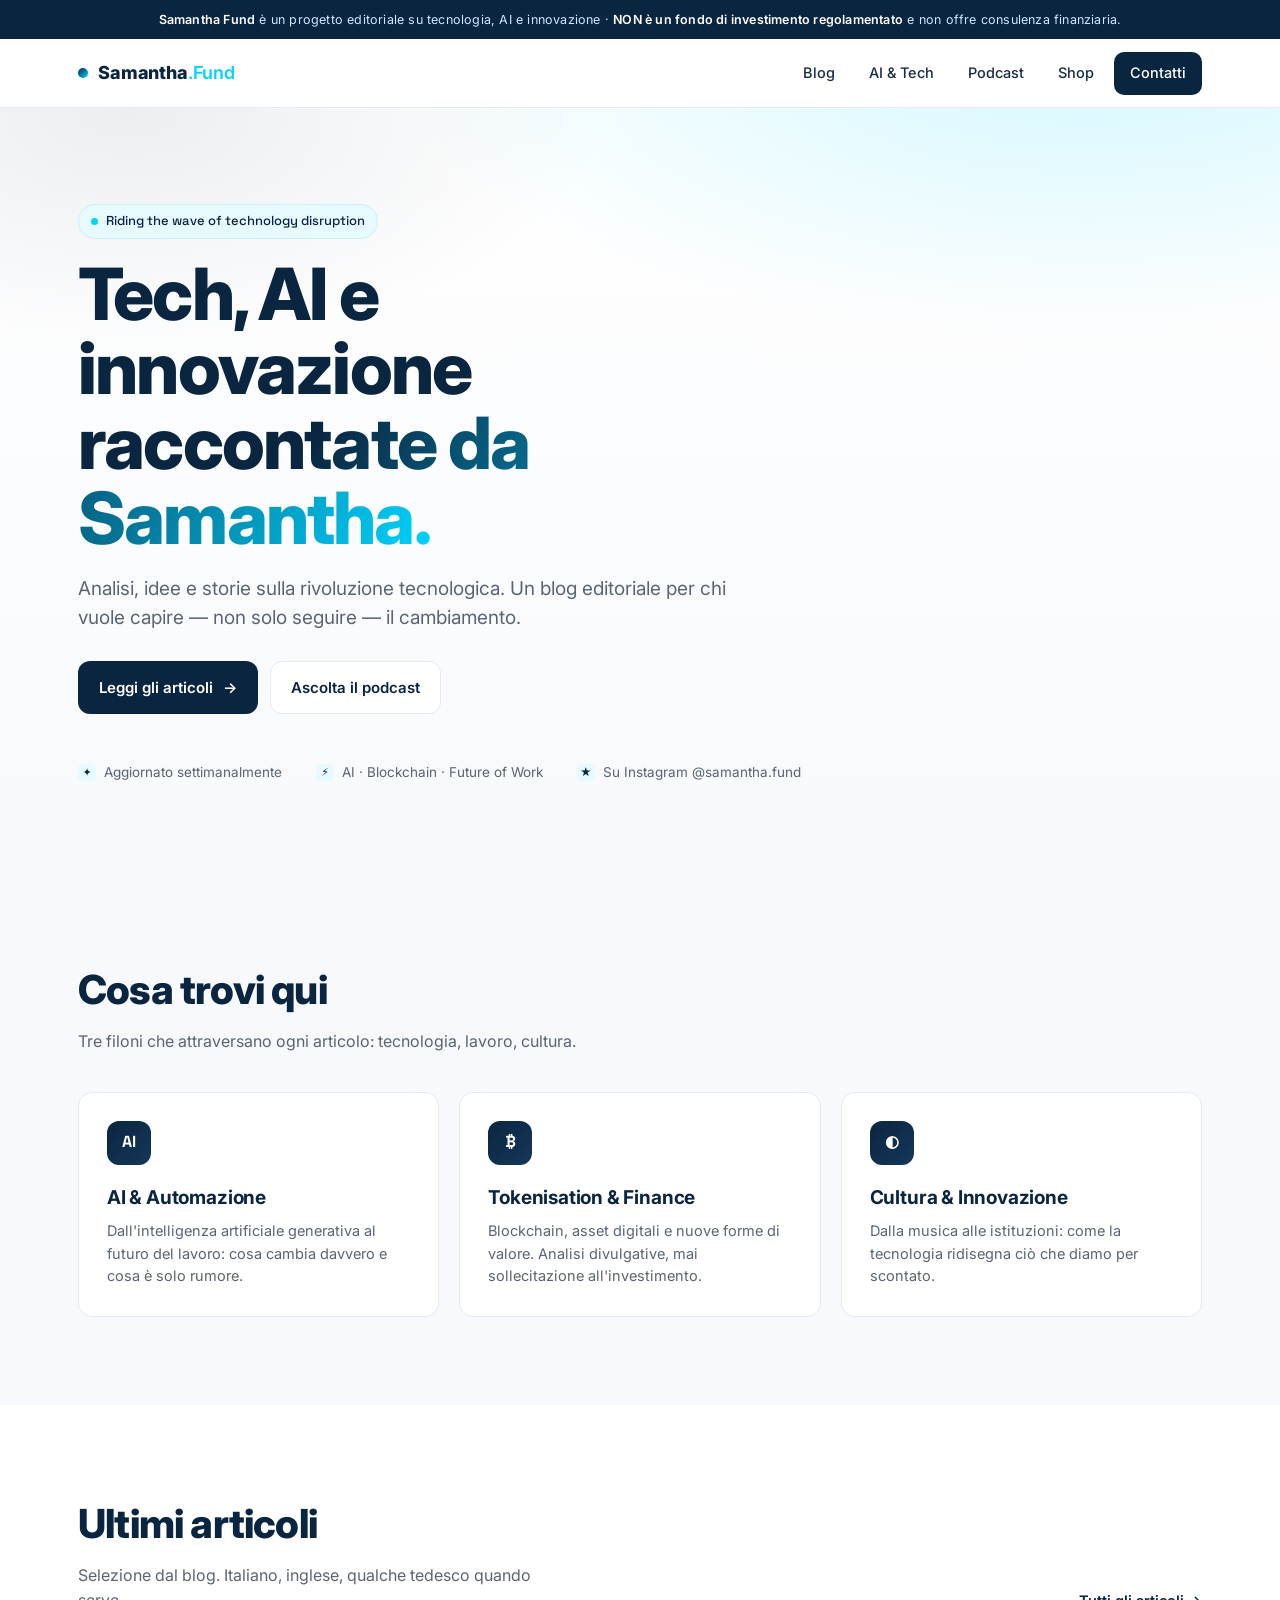
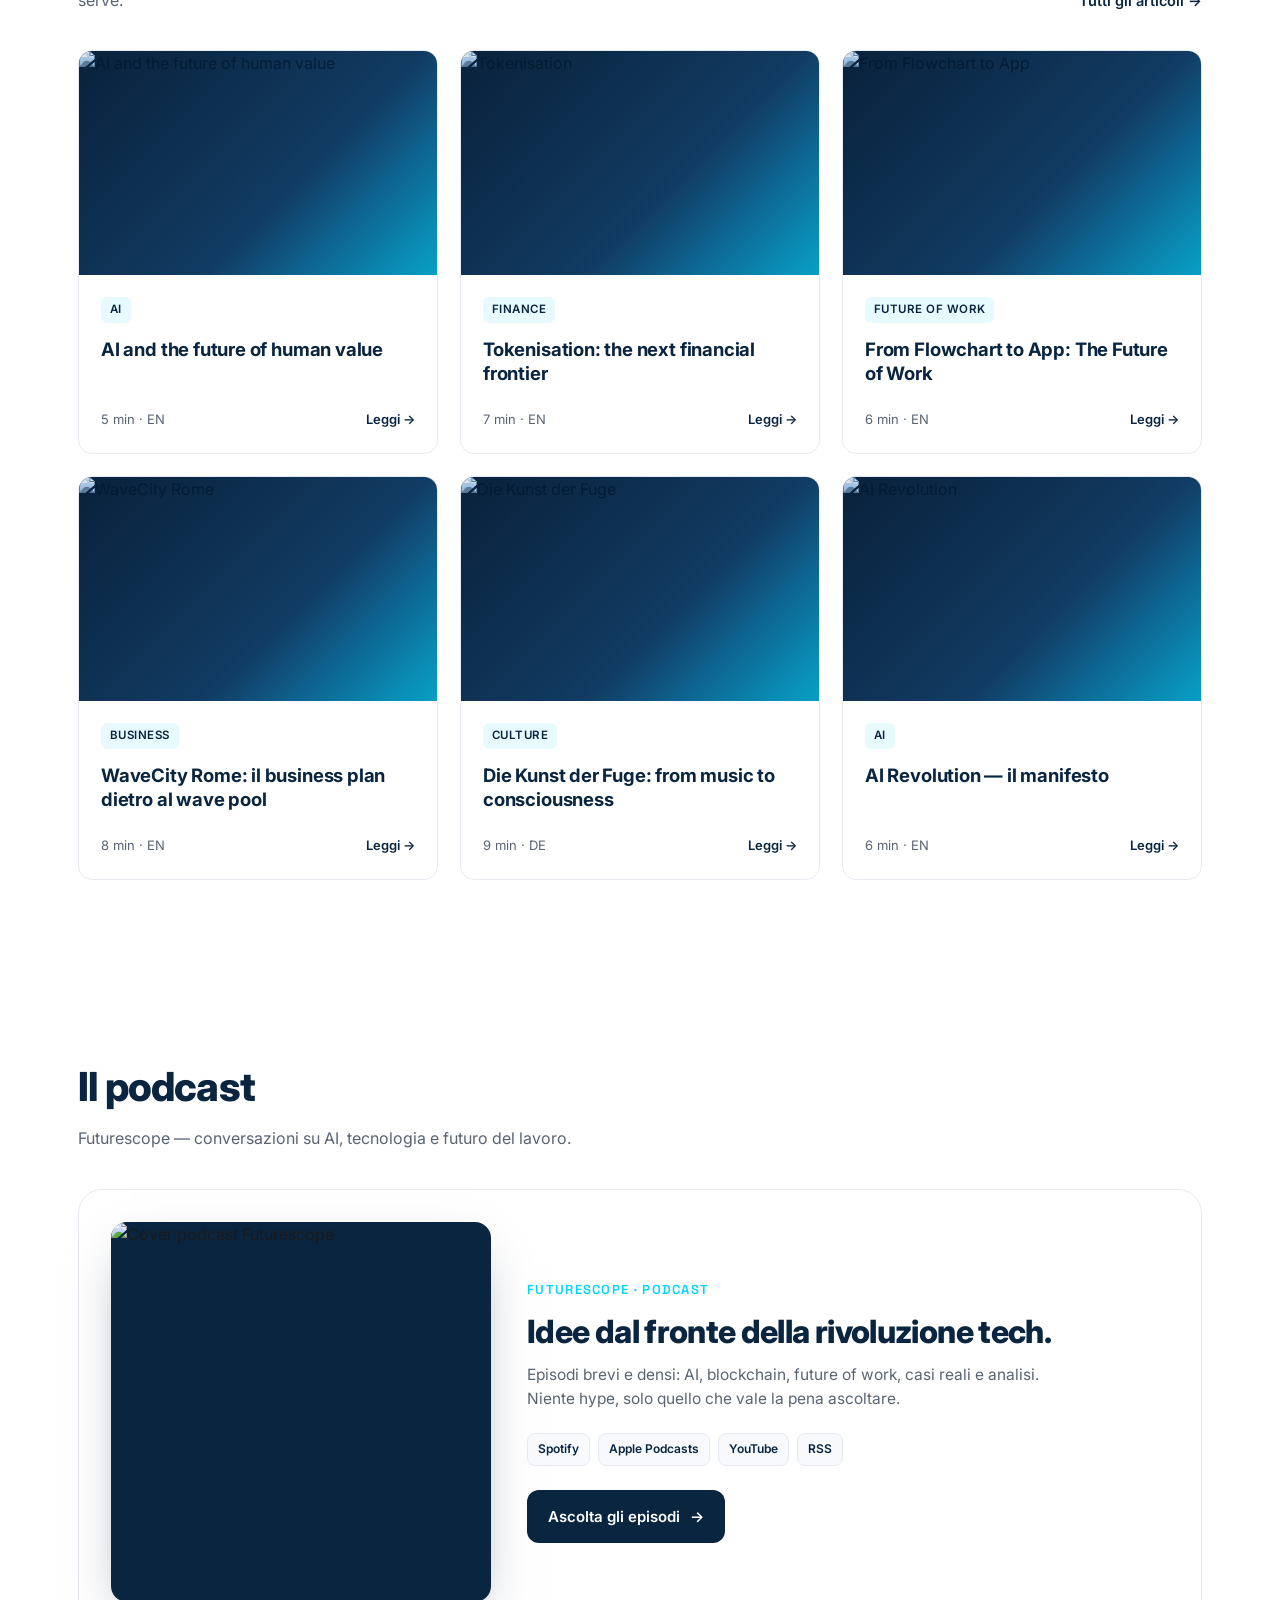
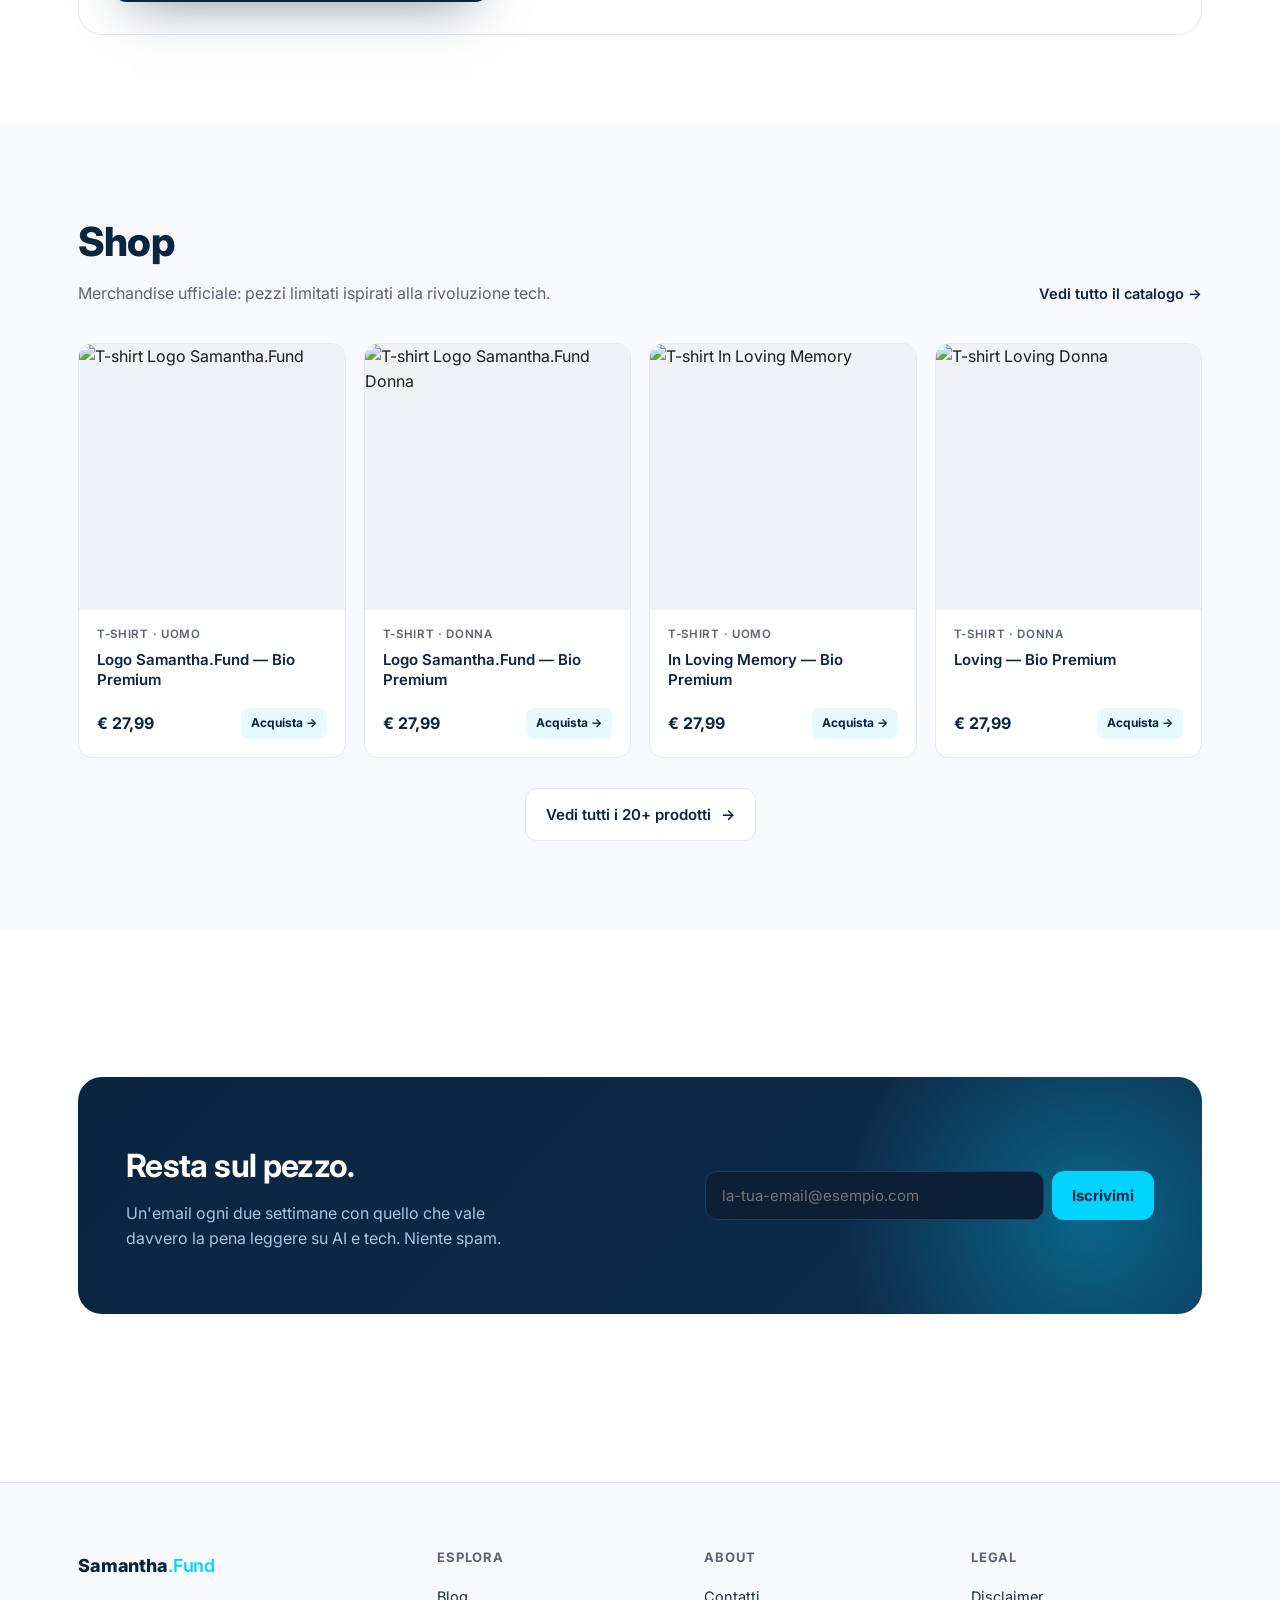
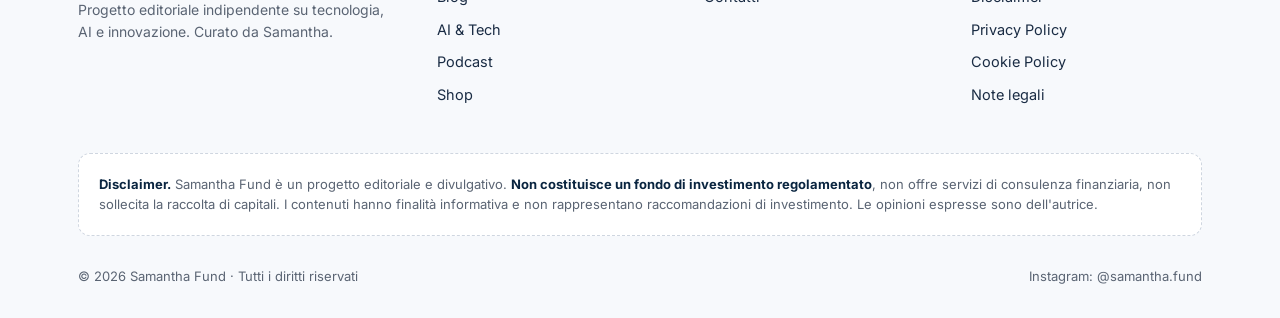
==== commit 769c7c29: "fix(nav,links): hamburger menu mobile + link interni reali - Nav mobile: aggiunto toggle hamburger (" ====
--- a/index.html
+++ b/index.html
@@ -4,6 +4,25 @@
 <meta charset="utf-8">
 <meta name="viewport" content="width=device-width, initial-scale=1">
 <title>Samantha Fund — Tech, AI e innovazione</title>
+<meta name="description" content="Samantha Fund: progetto editoriale indipendente su tecnologia, AI e innovazione. Articoli, podcast Futurescope e shop. Non è un fondo di investimento regolamentato.">
+<meta name="author" content="Samantha">
+<link rel="canonical" href="https://www.samantha-fund.com/">
+
+<meta property="og:type" content="website">
+<meta property="og:locale" content="it_IT">
+<meta property="og:site_name" content="Samantha Fund">
+<meta property="og:title" content="Samantha Fund — Tech, AI e innovazione">
+<meta property="og:description" content="Analisi, idee e storie sulla rivoluzione tecnologica. Blog editoriale, podcast Futurescope, shop.">
+<meta property="og:url" content="https://www.samantha-fund.com/">
+<meta property="og:image" content="https://www.samantha-fund.com/wp-content/uploads/2024/12/samantha-fund.png">
+
+<meta name="twitter:card" content="summary_large_image">
+<meta name="twitter:title" content="Samantha Fund — Tech, AI e innovazione">
+<meta name="twitter:description" content="Analisi, idee e storie sulla rivoluzione tecnologica. Blog, podcast Futurescope, shop.">
+<meta name="twitter:image" content="https://www.samantha-fund.com/wp-content/uploads/2024/12/samantha-fund.png">
+
+<link rel="icon" type="image/svg+xml" href="data:image/svg+xml,%3Csvg xmlns='http://www.w3.org/2000/svg' viewBox='0 0 32 32'%3E%3Crect width='32' height='32' rx='8' fill='%230A2540'/%3E%3Ccircle cx='16' cy='16' r='6' fill='%2300D4FF'/%3E%3C/svg%3E">
+
 <link rel="preconnect" href="https://fonts.googleapis.com">
 <link rel="preconnect" href="https://fonts.gstatic.com" crossorigin>
 <link href="https://fonts.googleapis.com/css2?family=Inter:wght@400;500;600;700;800&family=Space+Grotesk:wght@500;700&display=swap" rel="stylesheet">
@@ -65,6 +84,11 @@
   background:var(--ink);color:#fff;padding:10px 16px;border-radius:10px;
 }
 .menu .cta:hover{background:#08182b}
+.menu-toggle{
+  display:none;background:none;border:1px solid var(--line);border-radius:10px;
+  width:42px;height:42px;font-size:20px;line-height:1;color:var(--ink);
+  cursor:pointer;align-items:center;justify-content:center;
+}
 
 /* Hero */
 .hero{
@@ -267,7 +291,17 @@
   .podcast .cover{max-width:280px;margin:0 auto}
   .cta-band{grid-template-columns:1fr;padding:40px 28px}
   .foot-grid{grid-template-columns:1fr 1fr}
-  .menu a:not(.cta){display:none}
+  .menu-toggle{display:inline-flex}
+  .menu{
+    position:absolute;top:68px;left:0;right:0;
+    flex-direction:column;align-items:stretch;gap:0;
+    background:rgba(255,255,255,.98);backdrop-filter:saturate(180%) blur(10px);
+    border-bottom:1px solid var(--line);padding:8px 20px 16px;
+    box-shadow:var(--shadow);display:none;
+  }
+  .menu.open{display:flex}
+  .menu a{padding:12px 14px;border-radius:10px}
+  .menu .cta{text-align:center;margin-top:6px}
 }
 @media (max-width: 600px){
   .pillars,.grid,.foot-grid,.shop-grid{grid-template-columns:1fr}
@@ -289,12 +323,12 @@
 <nav class="nav">
   <div class="container nav-inner">
     <a href="index.html" class="brand"><span class="dot"></span><span class="name">Samantha<span>.Fund</span></span></a>
-    <div class="menu">
+    <button class="menu-toggle" aria-label="Apri menu" aria-expanded="false" aria-controls="site-menu" onclick="var m=document.getElementById('site-menu');var o=m.classList.toggle('open');this.setAttribute('aria-expanded',o);this.setAttribute('aria-label',o?'Chiudi menu':'Apri menu');this.innerHTML=o?'&#10005;':'&#9776;'">&#9776;</button>
+    <div class="menu" id="site-menu">
       <a href="#blog">Blog</a>
       <a href="#tech">AI &amp; Tech</a>
       <a href="#podcast">Podcast</a>
       <a href="#shop">Shop</a>
-      <a href="#about">About</a>
       <a href="contatti.html" class="cta">Contatti</a>
     </div>
   </div>
@@ -355,10 +389,10 @@
         <h2>Ultimi articoli</h2>
         <p>Selezione dal blog. Italiano, inglese, qualche tedesco quando serve.</p>
       </div>
-      <a href="#" class="more">Tutti gli articoli →</a>
+      <a href="#blog" class="more">Tutti gli articoli →</a>
     </div>
     <div class="grid">
-      <a class="card" target="_blank" rel="noopener" href="https://www.samantha-fund.com/ai-economic-disruption-human-value/">
+      <a class="card" href="articolo.html?from=ai">
         <div class="thumb"><img loading="lazy" src="https://www.samantha-fund.com/wp-content/uploads/2026/03/Top-of-the-Pyramid.jpg" alt="AI and the future of human value"></div>
         <div class="body">
           <span class="tag">AI</span>
@@ -366,7 +400,7 @@
           <div class="meta"><span>5 min · EN</span><span class="read">Leggi →</span></div>
         </div>
       </a>
-      <a class="card" target="_blank" rel="noopener" href="https://www.samantha-fund.com/tokenisation-the-next-financial-frontier/">
+      <a class="card" href="articolo.html?from=tokenisation">
         <div class="thumb"><img loading="lazy" src="https://www.samantha-fund.com/wp-content/uploads/2025/10/ChatGPT-Image-Oct-24-2025-12_24_39-PM.png" alt="Tokenisation"></div>
         <div class="body">
           <span class="tag">Finance</span>
@@ -374,7 +408,7 @@
           <div class="meta"><span>7 min · EN</span><span class="read">Leggi →</span></div>
         </div>
       </a>
-      <a class="card" target="_blank" rel="noopener" href="https://www.samantha-fund.com/from-flowchart-to-app-the-future-of-work/">
+      <a class="card" href="articolo.html?from=flowchart">
         <div class="thumb"><img loading="lazy" src="https://www.samantha-fund.com/wp-content/uploads/2026/03/IMG_20260306_211427.png" alt="From Flowchart to App"></div>
         <div class="body">
           <span class="tag">Future of Work</span>
@@ -382,7 +416,7 @@
           <div class="meta"><span>6 min · EN</span><span class="read">Leggi →</span></div>
         </div>
       </a>
-      <a class="card" target="_blank" rel="noopener" href="https://www.samantha-fund.com/wavecity-rome-the-story-behind-the-professional-wave-pool-business-plan/">
+      <a class="card" href="articolo.html?from=wavecity">
         <div class="thumb"><img loading="lazy" src="https://www.samantha-fund.com/wp-content/uploads/2024/12/LogoWaveCity_small.jpg" alt="WaveCity Rome"></div>
         <div class="body">
           <span class="tag">Business</span>
@@ -390,7 +424,7 @@
           <div class="meta"><span>8 min · EN</span><span class="read">Leggi →</span></div>
         </div>
       </a>
-      <a class="card" target="_blank" rel="noopener" href="https://www.samantha-fund.com/die-kunst-del-fugae/">
+      <a class="card" href="articolo.html?from=kunst">
         <div class="thumb"><img loading="lazy" src="https://www.samantha-fund.com/wp-content/uploads/2026/04/Cover-Kunst-light.jpg" alt="Die Kunst der Fuge"></div>
         <div class="body">
           <span class="tag">Culture</span>
@@ -398,7 +432,7 @@
           <div class="meta"><span>9 min · DE</span><span class="read">Leggi →</span></div>
         </div>
       </a>
-      <a class="card" target="_blank" rel="noopener" href="https://www.samantha-fund.com/the-tech-revolution/">
+      <a class="card" href="articolo.html?from=tech">
         <div class="thumb"><img loading="lazy" src="https://www.samantha-fund.com/wp-content/uploads/2024/12/samantha-fund.png" alt="AI Revolution"></div>
         <div class="body">
           <span class="tag">AI</span>
@@ -450,7 +484,7 @@
         <h2>Shop</h2>
         <p>Merchandise ufficiale: pezzi limitati ispirati alla rivoluzione tech.</p>
       </div>
-      <a href="#" class="more">Vedi tutto il catalogo →</a>
+      <a href="https://samanthafund.myspreadshop.it" target="_blank" rel="noopener" class="more">Vedi tutto il catalogo →</a>
     </div>
     <div class="shop-grid">
       <a class="product" href="https://samanthafund.myspreadshop.it" target="_blank" rel="noopener">
@@ -513,15 +547,15 @@
   <div class="container">
     <div class="foot-grid">
       <div>
-        <a href="#" class="brand" style="margin-bottom:14px"><span class="dot"></span><span class="name">Samantha<span>.Fund</span></span></a>
+        <a href="index.html" class="brand" style="margin-bottom:14px"><span class="dot"></span><span class="name">Samantha<span>.Fund</span></span></a>
         <p>Progetto editoriale indipendente su tecnologia, AI e innovazione. Curato da Samantha.</p>
       </div>
       <div>
         <h4>Esplora</h4>
-        <a href="#">Blog</a>
-        <a href="#">AI &amp; Tech</a>
-        <a href="#">Podcast</a>
-        <a href="#">Shop</a>
+        <a href="#blog">Blog</a>
+        <a href="#tech">AI &amp; Tech</a>
+        <a href="#podcast">Podcast</a>
+        <a href="#shop">Shop</a>
       </div>
       <div>
         <h4>About</h4>
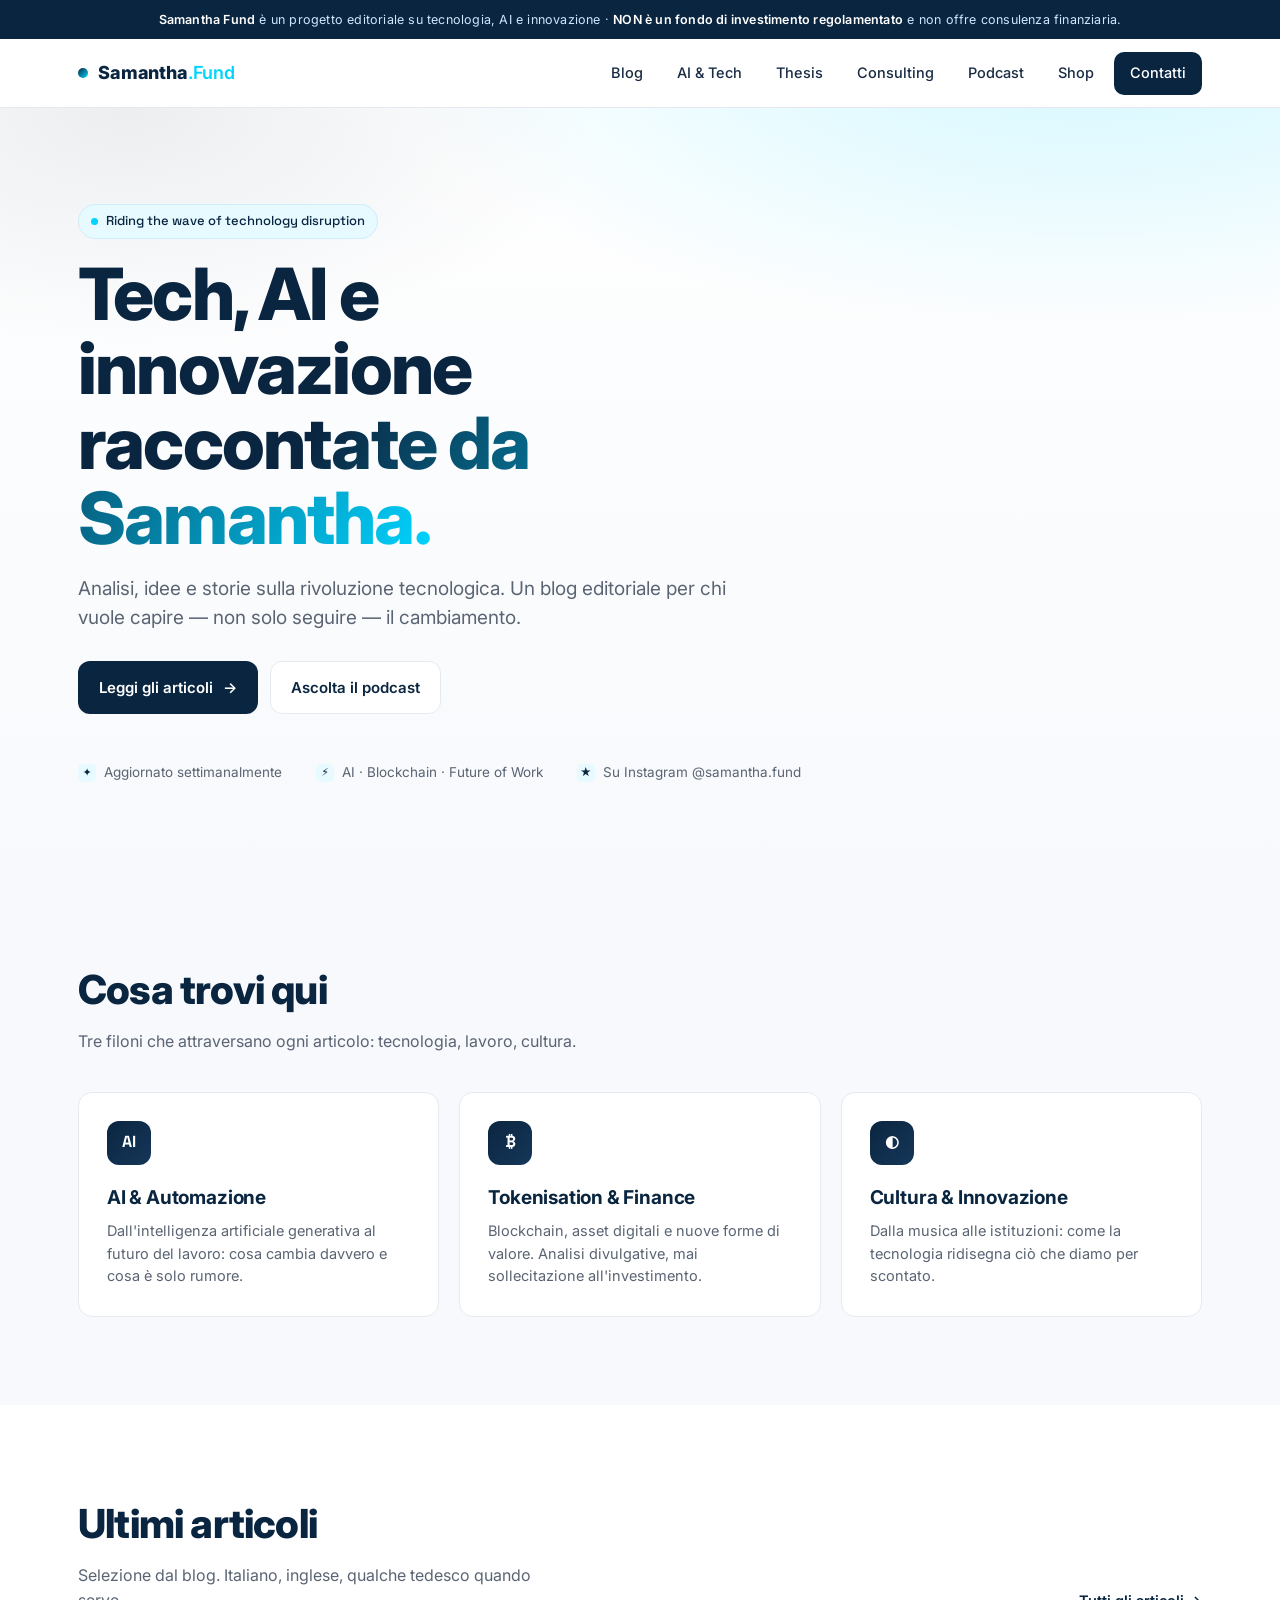
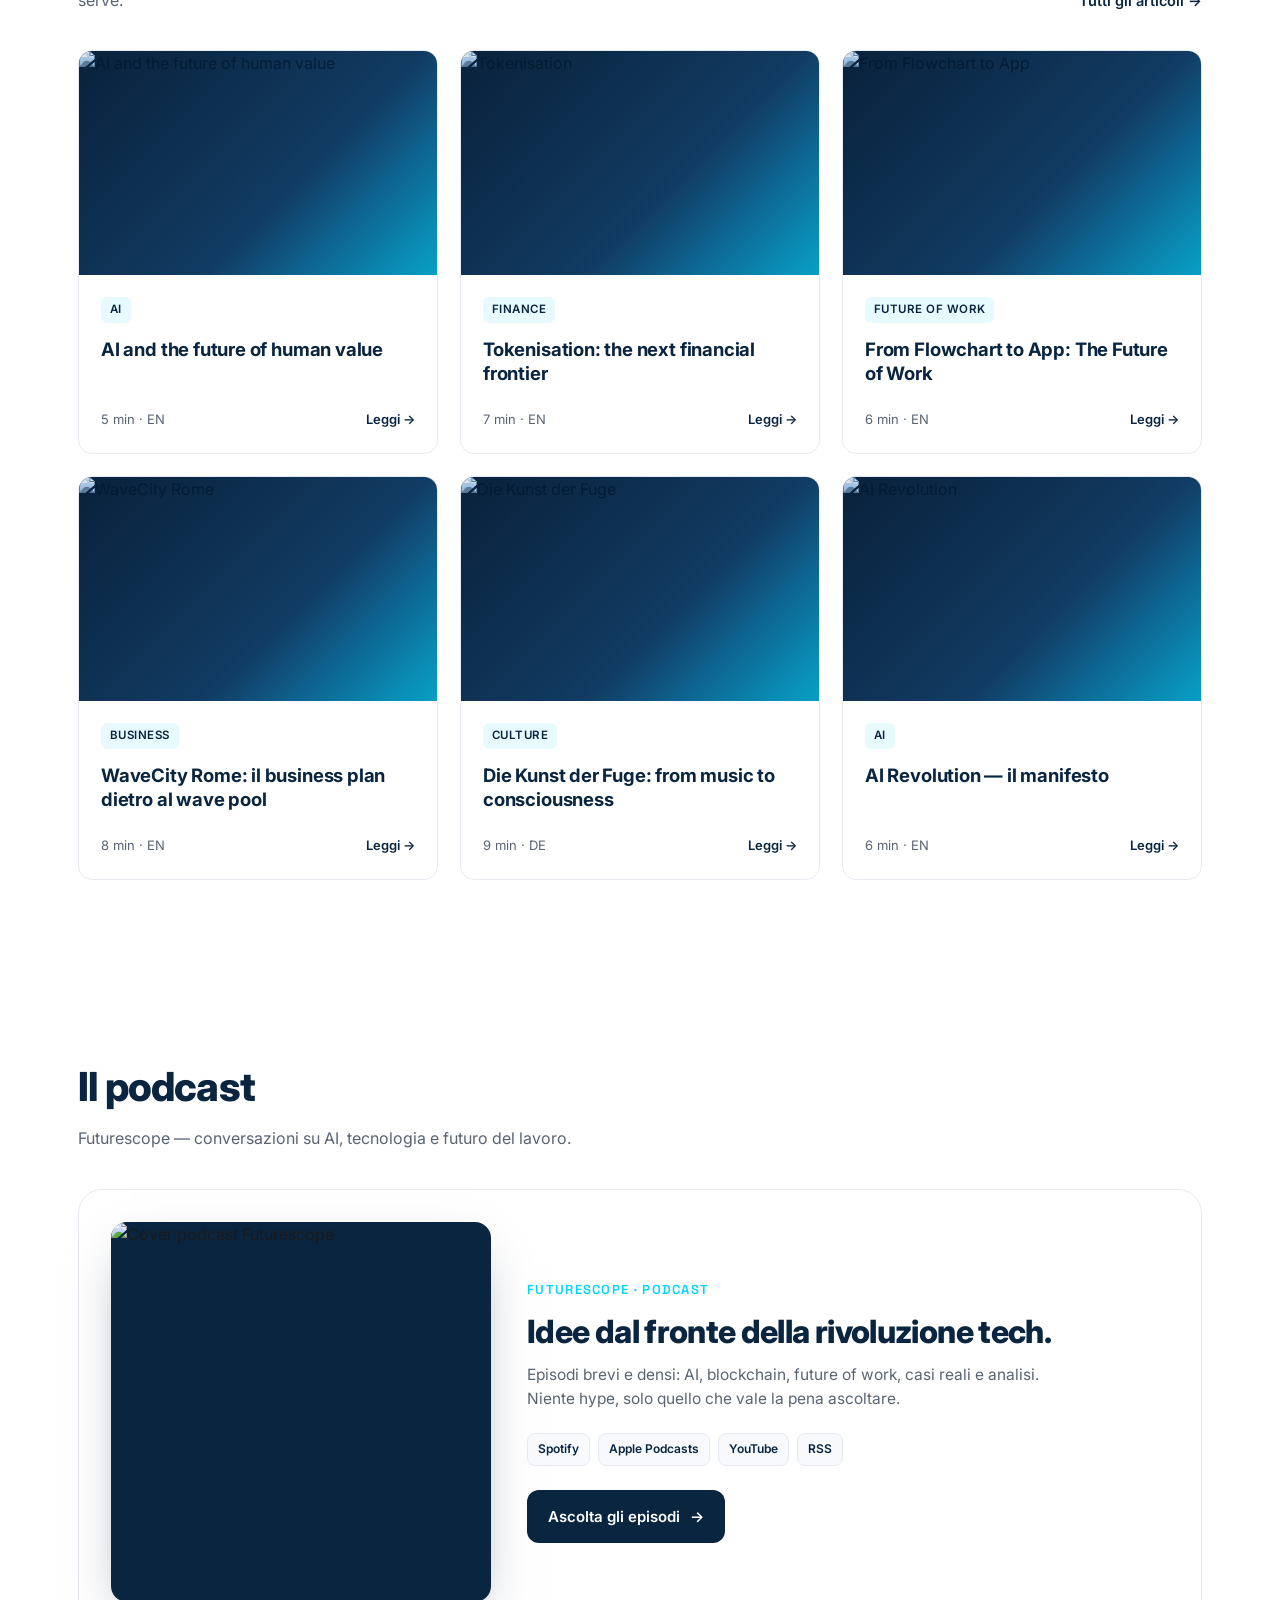
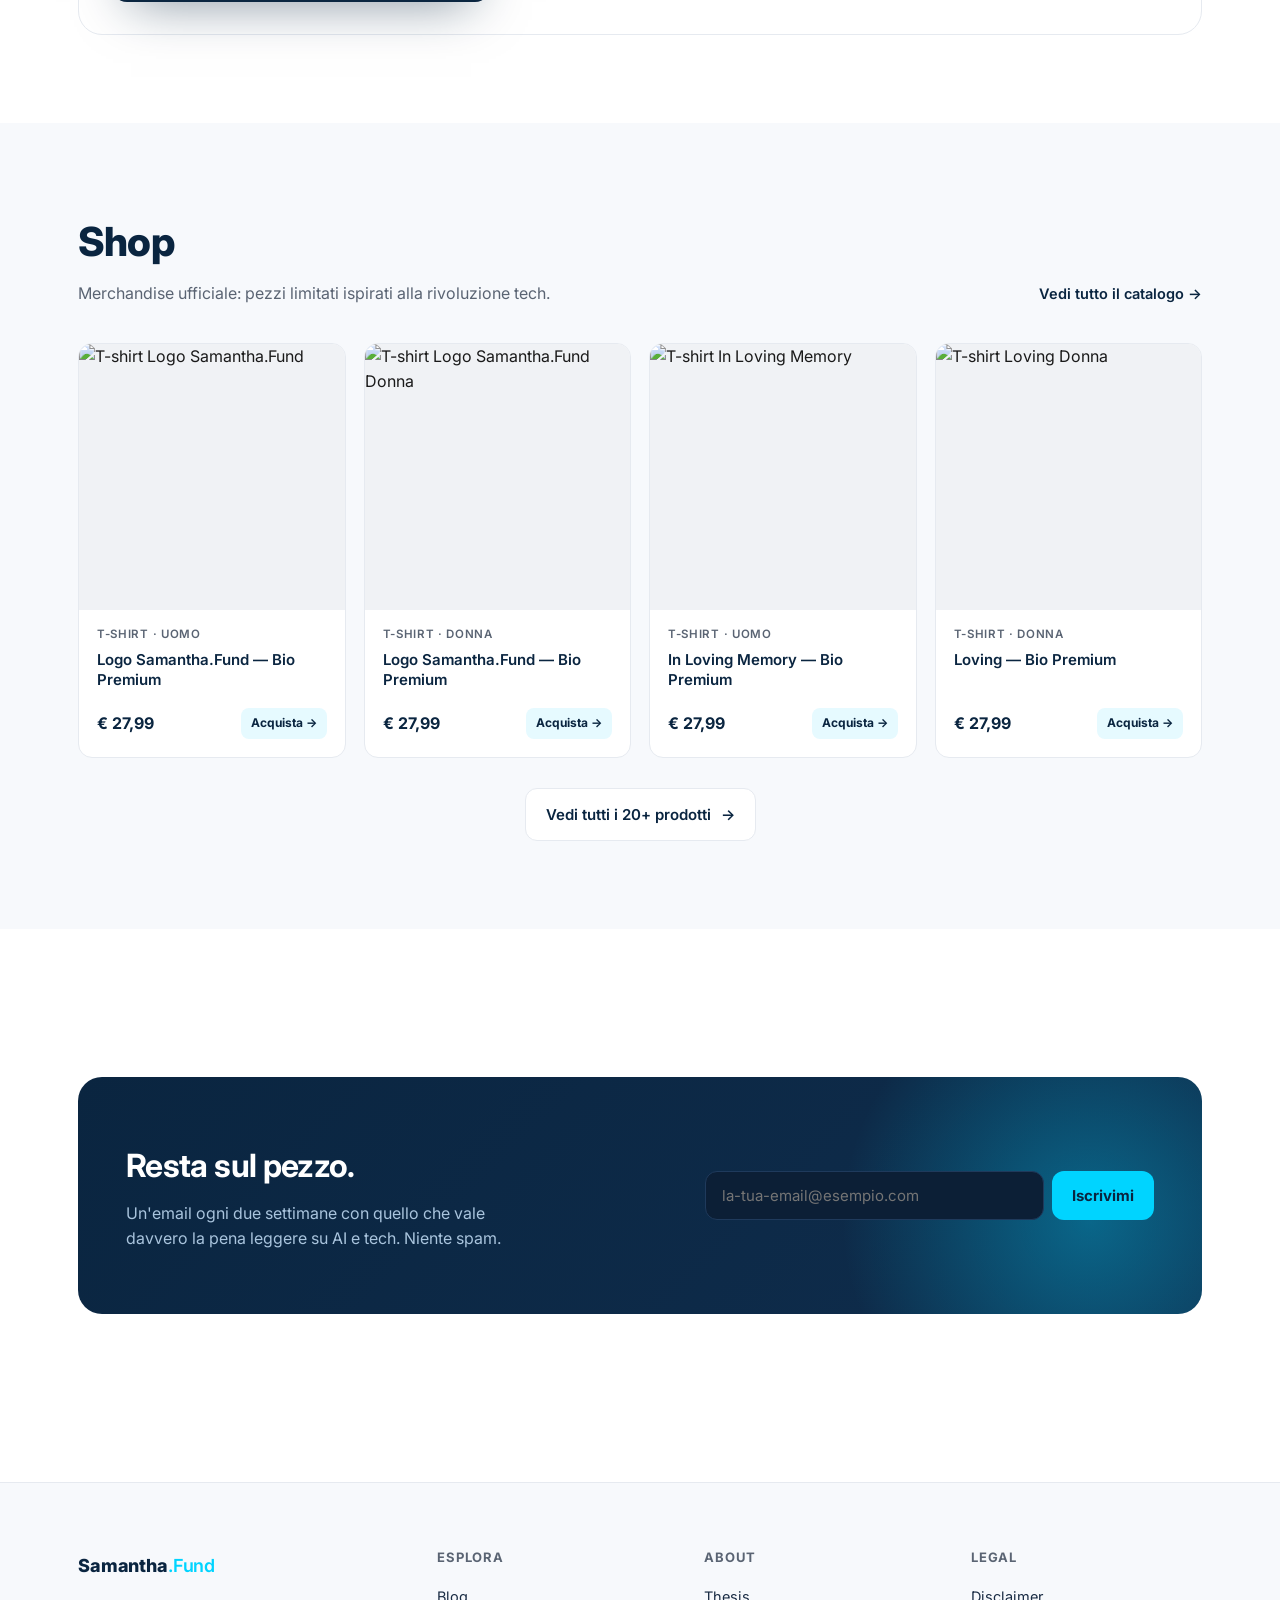
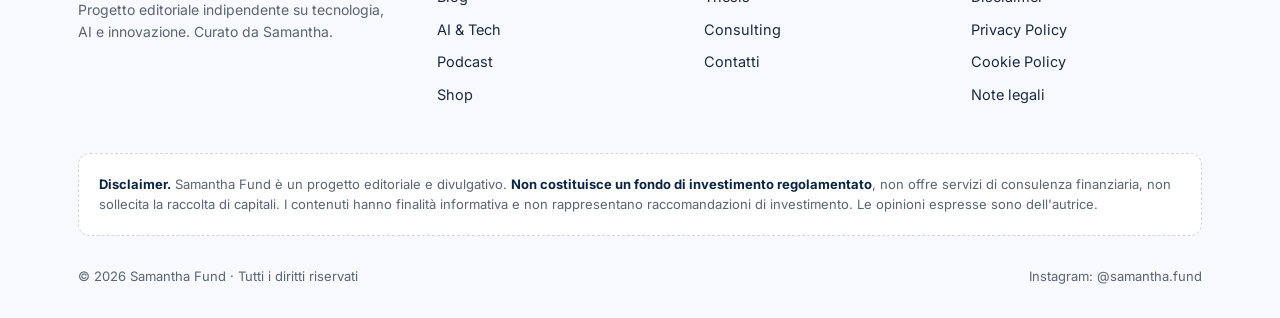
==== commit 62c63bcc: "feat: integrazione nav/footer su tutto il sito - index.html: Thesis + Consulting in nav desktop e fo" ====
--- a/index.html
+++ b/index.html
@@ -327,6 +327,8 @@
     <div class="menu" id="site-menu">
       <a href="#blog">Blog</a>
       <a href="#tech">AI &amp; Tech</a>
+      <a href="thesis.html">Thesis</a>
+      <a href="consulting.html">Consulting</a>
       <a href="#podcast">Podcast</a>
       <a href="#shop">Shop</a>
       <a href="contatti.html" class="cta">Contatti</a>
@@ -559,6 +561,8 @@
       </div>
       <div>
         <h4>About</h4>
+        <a href="thesis.html">Thesis</a>
+        <a href="consulting.html">Consulting</a>
         <a href="contatti.html">Contatti</a>
       </div>
       <div>
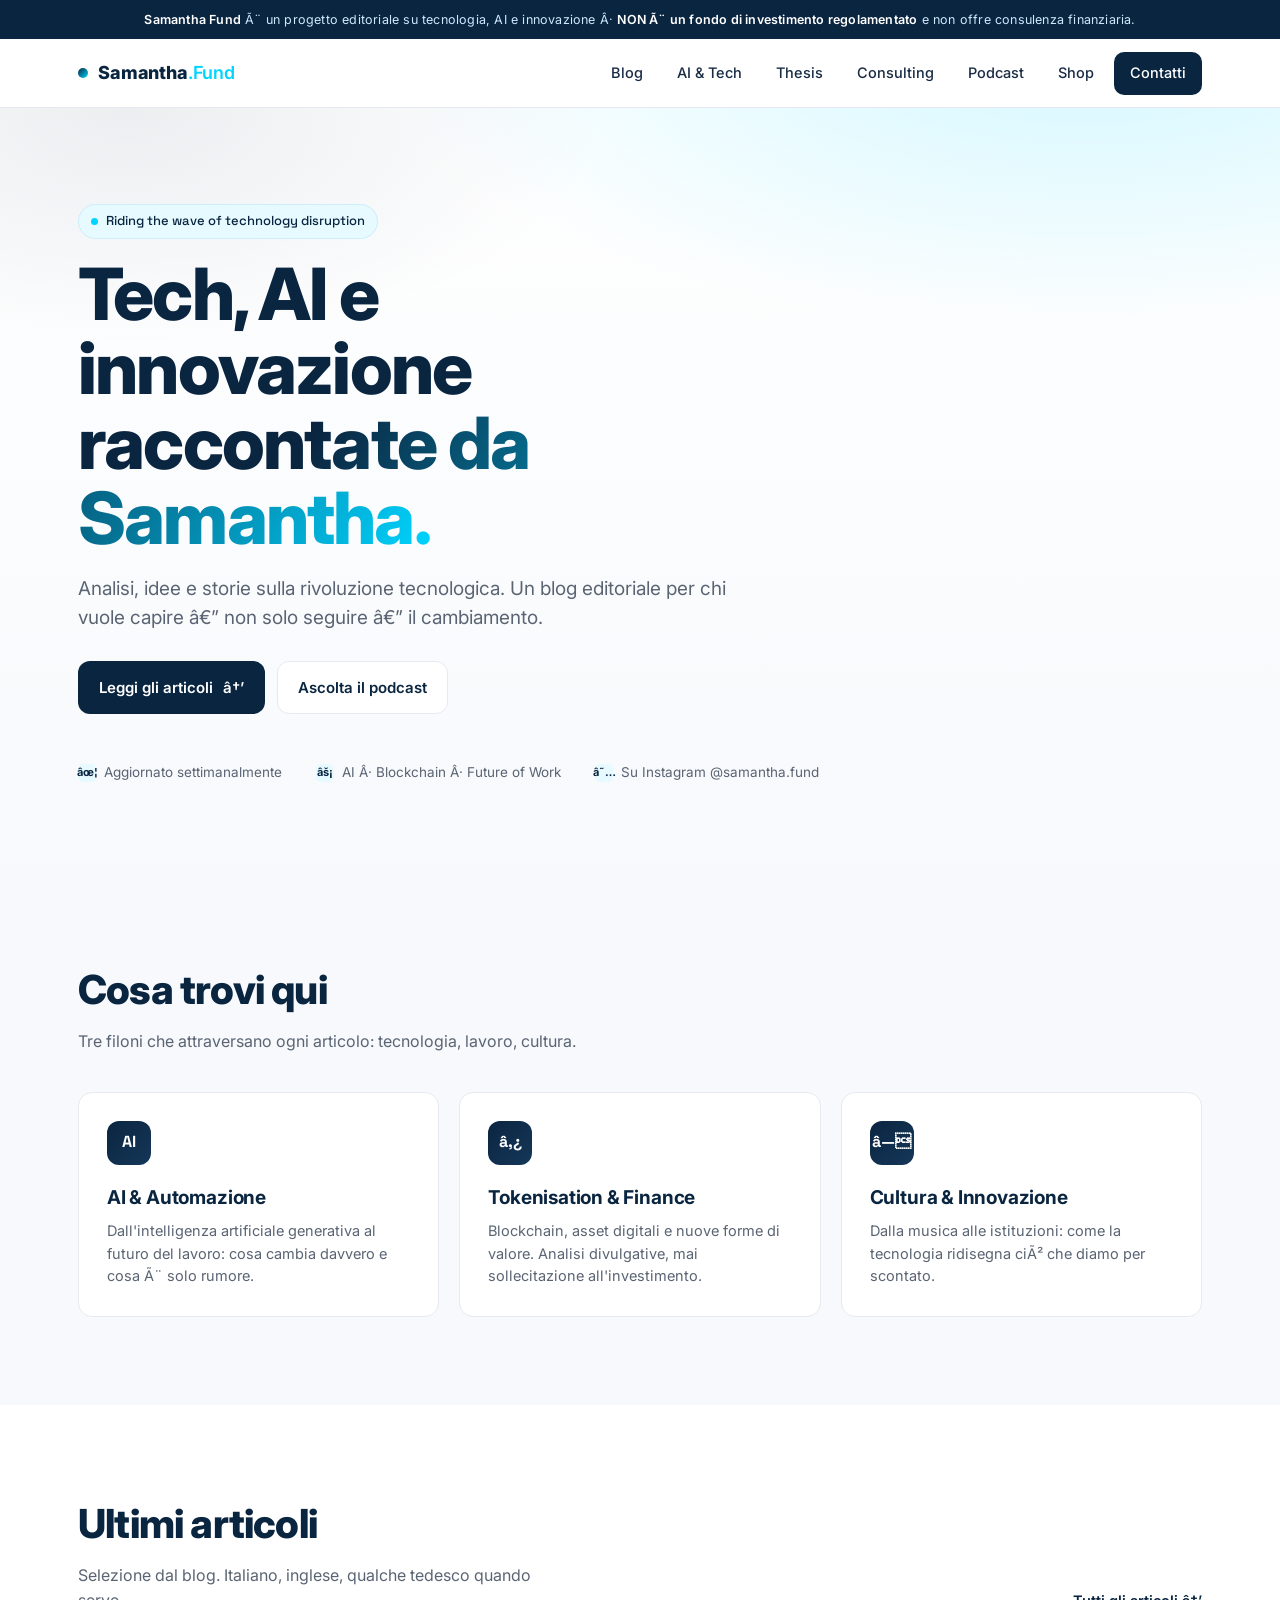
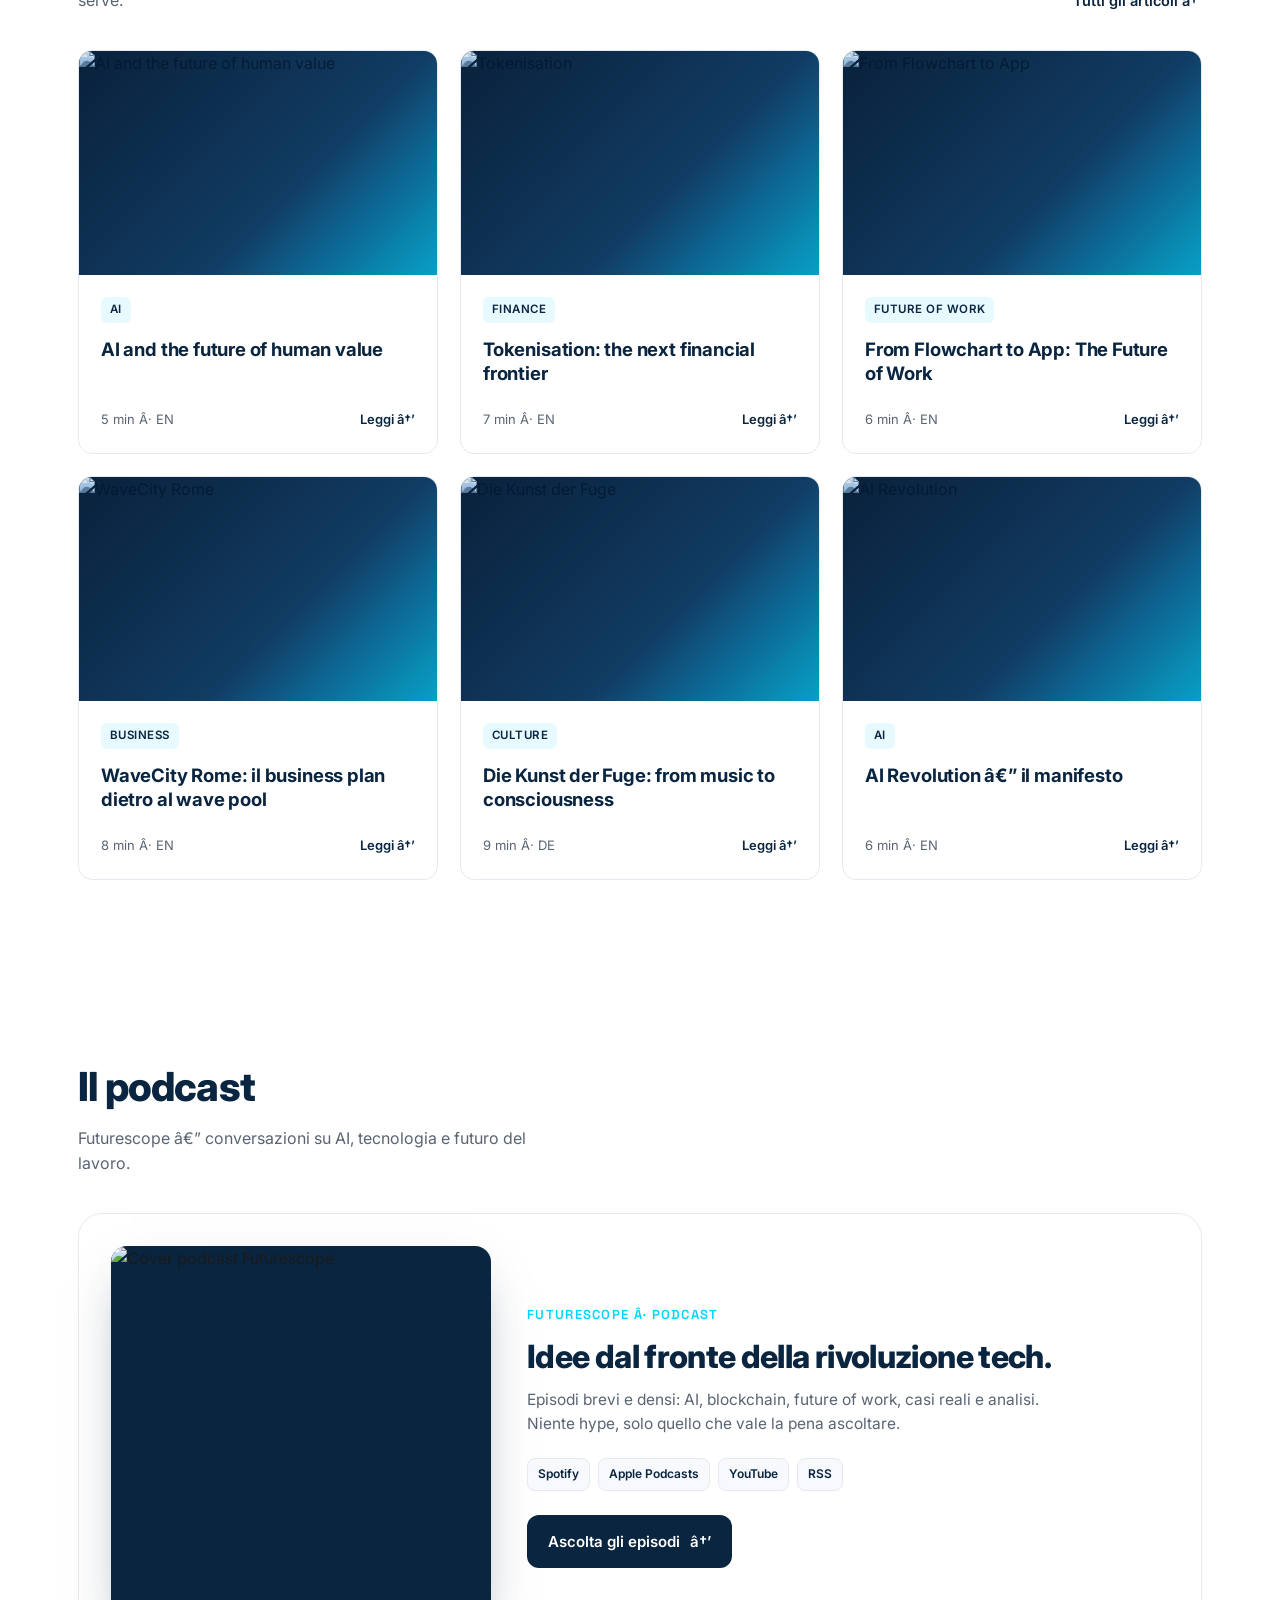
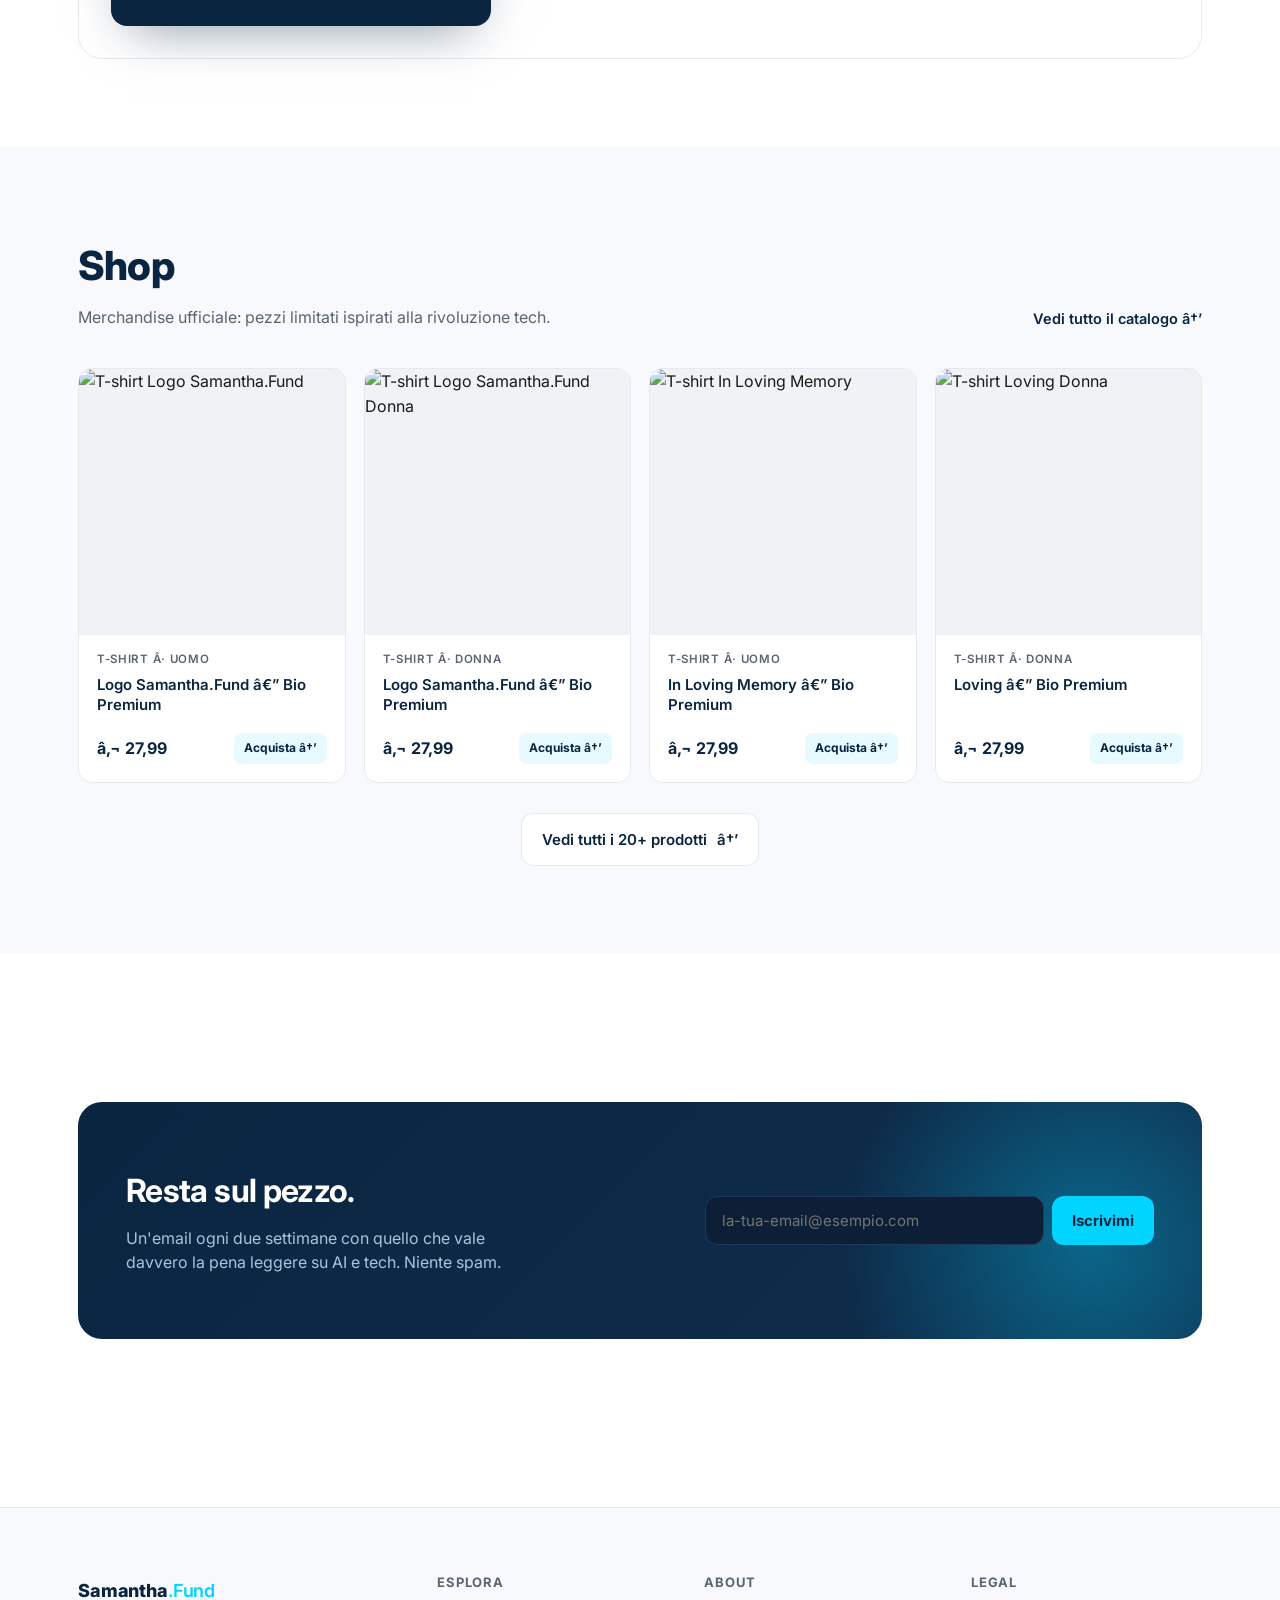
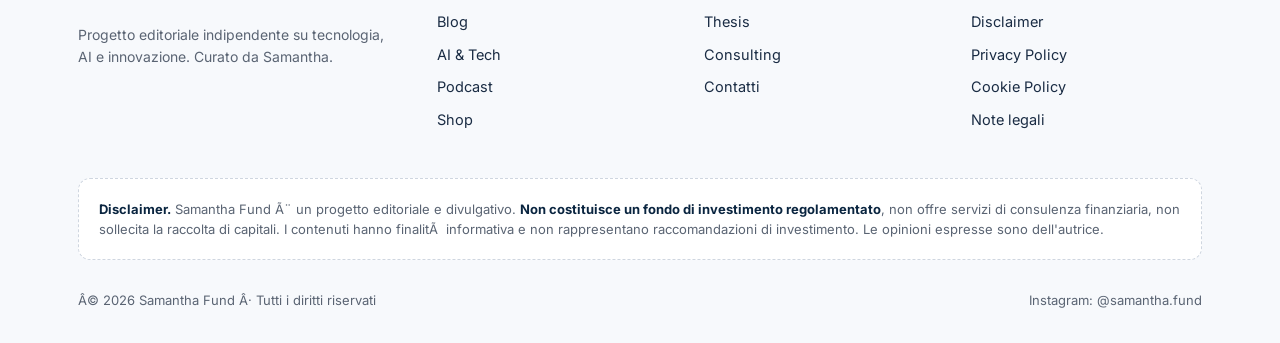
==== commit 3bd479be: "fix: og:image corretto su tutti i file — og-home.jpg (branded) invece di og-image.jpg (AI cityscape)" ====
--- a/index.html
+++ b/index.html
@@ -1,25 +1,28 @@
-<!doctype html>
+﻿<!doctype html>
 <html lang="it">
 <head>
 <meta charset="utf-8">
 <meta name="viewport" content="width=device-width, initial-scale=1">
-<title>Samantha Fund — Tech, AI e innovazione</title>
-<meta name="description" content="Samantha Fund: progetto editoriale indipendente su tecnologia, AI e innovazione. Articoli, podcast Futurescope e shop. Non è un fondo di investimento regolamentato.">
+<title>Samantha Fund â€” Tech, AI e innovazione</title>
+<meta name="description" content="Samantha Fund: progetto editoriale indipendente su tecnologia, AI e innovazione. Articoli, podcast Futurescope e shop. Non Ã¨ un fondo di investimento regolamentato.">
 <meta name="author" content="Samantha">
 <link rel="canonical" href="https://www.samantha-fund.com/">
 
 <meta property="og:type" content="website">
 <meta property="og:locale" content="it_IT">
 <meta property="og:site_name" content="Samantha Fund">
-<meta property="og:title" content="Samantha Fund — Tech, AI e innovazione">
+<meta property="og:title" content="Samantha Fund â€” Tech, AI e innovazione">
 <meta property="og:description" content="Analisi, idee e storie sulla rivoluzione tecnologica. Blog editoriale, podcast Futurescope, shop.">
 <meta property="og:url" content="https://www.samantha-fund.com/">
-<meta property="og:image" content="https://www.samantha-fund.com/wp-content/uploads/2024/12/samantha-fund.png">
+<meta property="og:image" content="https://www.samantha-fund.com/assets/img/og-home.jpg">
+<meta property="og:image:width" content="1200">
+<meta property="og:image:height" content="630">
+<meta property="og:image:type" content="image/jpeg">
 
 <meta name="twitter:card" content="summary_large_image">
-<meta name="twitter:title" content="Samantha Fund — Tech, AI e innovazione">
+<meta name="twitter:title" content="Samantha Fund â€” Tech, AI e innovazione">
 <meta name="twitter:description" content="Analisi, idee e storie sulla rivoluzione tecnologica. Blog, podcast Futurescope, shop.">
-<meta name="twitter:image" content="https://www.samantha-fund.com/wp-content/uploads/2024/12/samantha-fund.png">
+<meta name="twitter:image" content="https://www.samantha-fund.com/assets/img/og-home.jpg">
 
 <link rel="icon" type="image/svg+xml" href="data:image/svg+xml,%3Csvg xmlns='http://www.w3.org/2000/svg' viewBox='0 0 32 32'%3E%3Crect width='32' height='32' rx='8' fill='%230A2540'/%3E%3Ccircle cx='16' cy='16' r='6' fill='%2300D4FF'/%3E%3C/svg%3E">
 
@@ -315,7 +318,7 @@
 <!-- Compliance bar -->
 <div class="legal-bar">
   <div class="container">
-    <strong>Samantha Fund</strong> è un progetto editoriale su tecnologia, AI e innovazione · <strong>NON è un fondo di investimento regolamentato</strong> e non offre consulenza finanziaria.
+    <strong>Samantha Fund</strong> Ã¨ un progetto editoriale su tecnologia, AI e innovazione Â· <strong>NON Ã¨ un fondo di investimento regolamentato</strong> e non offre consulenza finanziaria.
   </div>
 </div>
 
@@ -341,15 +344,15 @@
   <div class="container">
     <span class="eyebrow"><span class="pulse"></span> Riding the wave of technology disruption</span>
     <h1 class="h1">Tech, AI e innovazione <em>raccontate da Samantha.</em></h1>
-    <p class="lead">Analisi, idee e storie sulla rivoluzione tecnologica. Un blog editoriale per chi vuole capire — non solo seguire — il cambiamento.</p>
+    <p class="lead">Analisi, idee e storie sulla rivoluzione tecnologica. Un blog editoriale per chi vuole capire â€” non solo seguire â€” il cambiamento.</p>
     <div class="cta-row">
-      <a href="#blog" class="btn btn-primary">Leggi gli articoli <span class="arr">→</span></a>
+      <a href="#blog" class="btn btn-primary">Leggi gli articoli <span class="arr">â†’</span></a>
       <a href="#podcast" class="btn btn-ghost">Ascolta il podcast</a>
     </div>
     <div class="strip">
-      <div class="item"><span class="ic">✦</span> Aggiornato settimanalmente</div>
-      <div class="item"><span class="ic">⚡</span> AI · Blockchain · Future of Work</div>
-      <div class="item"><span class="ic">★</span> Su Instagram @samantha.fund</div>
+      <div class="item"><span class="ic">âœ¦</span> Aggiornato settimanalmente</div>
+      <div class="item"><span class="ic">âš¡</span> AI Â· Blockchain Â· Future of Work</div>
+      <div class="item"><span class="ic">â˜…</span> Su Instagram @samantha.fund</div>
     </div>
   </div>
 </header>
@@ -367,17 +370,17 @@
       <div class="pillar">
         <div class="ico">AI</div>
         <h3>AI &amp; Automazione</h3>
-        <p>Dall'intelligenza artificiale generativa al futuro del lavoro: cosa cambia davvero e cosa è solo rumore.</p>
+        <p>Dall'intelligenza artificiale generativa al futuro del lavoro: cosa cambia davvero e cosa Ã¨ solo rumore.</p>
       </div>
       <div class="pillar">
-        <div class="ico">₿</div>
+        <div class="ico">â‚¿</div>
         <h3>Tokenisation &amp; Finance</h3>
         <p>Blockchain, asset digitali e nuove forme di valore. Analisi divulgative, mai sollecitazione all'investimento.</p>
       </div>
       <div class="pillar">
-        <div class="ico">◐</div>
+        <div class="ico">â—</div>
         <h3>Cultura &amp; Innovazione</h3>
-        <p>Dalla musica alle istituzioni: come la tecnologia ridisegna ciò che diamo per scontato.</p>
+        <p>Dalla musica alle istituzioni: come la tecnologia ridisegna ciÃ² che diamo per scontato.</p>
       </div>
     </div>
   </div>
@@ -391,7 +394,7 @@
         <h2>Ultimi articoli</h2>
         <p>Selezione dal blog. Italiano, inglese, qualche tedesco quando serve.</p>
       </div>
-      <a href="#blog" class="more">Tutti gli articoli →</a>
+      <a href="#blog" class="more">Tutti gli articoli â†’</a>
     </div>
     <div class="grid">
       <a class="card" href="articolo.html?from=ai">
@@ -399,7 +402,7 @@
         <div class="body">
           <span class="tag">AI</span>
           <h3>AI and the future of human value</h3>
-          <div class="meta"><span>5 min · EN</span><span class="read">Leggi →</span></div>
+          <div class="meta"><span>5 min Â· EN</span><span class="read">Leggi â†’</span></div>
         </div>
       </a>
       <a class="card" href="articolo.html?from=tokenisation">
@@ -407,7 +410,7 @@
         <div class="body">
           <span class="tag">Finance</span>
           <h3>Tokenisation: the next financial frontier</h3>
-          <div class="meta"><span>7 min · EN</span><span class="read">Leggi →</span></div>
+          <div class="meta"><span>7 min Â· EN</span><span class="read">Leggi â†’</span></div>
         </div>
       </a>
       <a class="card" href="articolo.html?from=flowchart">
@@ -415,7 +418,7 @@
         <div class="body">
           <span class="tag">Future of Work</span>
           <h3>From Flowchart to App: The Future of Work</h3>
-          <div class="meta"><span>6 min · EN</span><span class="read">Leggi →</span></div>
+          <div class="meta"><span>6 min Â· EN</span><span class="read">Leggi â†’</span></div>
         </div>
       </a>
       <a class="card" href="articolo.html?from=wavecity">
@@ -423,7 +426,7 @@
         <div class="body">
           <span class="tag">Business</span>
           <h3>WaveCity Rome: il business plan dietro al wave pool</h3>
-          <div class="meta"><span>8 min · EN</span><span class="read">Leggi →</span></div>
+          <div class="meta"><span>8 min Â· EN</span><span class="read">Leggi â†’</span></div>
         </div>
       </a>
       <a class="card" href="articolo.html?from=kunst">
@@ -431,15 +434,15 @@
         <div class="body">
           <span class="tag">Culture</span>
           <h3>Die Kunst der Fuge: from music to consciousness</h3>
-          <div class="meta"><span>9 min · DE</span><span class="read">Leggi →</span></div>
+          <div class="meta"><span>9 min Â· DE</span><span class="read">Leggi â†’</span></div>
         </div>
       </a>
       <a class="card" href="articolo.html?from=tech">
         <div class="thumb"><img loading="lazy" src="https://www.samantha-fund.com/wp-content/uploads/2024/12/samantha-fund.png" alt="AI Revolution"></div>
         <div class="body">
           <span class="tag">AI</span>
-          <h3>AI Revolution — il manifesto</h3>
-          <div class="meta"><span>6 min · EN</span><span class="read">Leggi →</span></div>
+          <h3>AI Revolution â€” il manifesto</h3>
+          <div class="meta"><span>6 min Â· EN</span><span class="read">Leggi â†’</span></div>
         </div>
       </a>
     </div>
@@ -453,7 +456,7 @@
     <div class="section-head">
       <div>
         <h2>Il podcast</h2>
-        <p>Futurescope — conversazioni su AI, tecnologia e futuro del lavoro.</p>
+        <p>Futurescope â€” conversazioni su AI, tecnologia e futuro del lavoro.</p>
       </div>
     </div>
     <div class="podcast">
@@ -461,7 +464,7 @@
         <img loading="lazy" src="https://www.samantha-fund.com/wp-content/uploads/2024/12/Futurescope-Light.jpg" alt="Cover podcast Futurescope">
       </div>
       <div class="body">
-        <span class="kicker">Futurescope · podcast</span>
+        <span class="kicker">Futurescope Â· podcast</span>
         <h3>Idee dal fronte della rivoluzione tech.</h3>
         <p>Episodi brevi e densi: AI, blockchain, future of work, casi reali e analisi. Niente hype, solo quello che vale la pena ascoltare.</p>
         <div class="platforms">
@@ -471,7 +474,7 @@
           <span>RSS</span>
         </div>
         <div class="actions">
-          <a href="https://www.samantha-fund.com/podcast-launch/" target="_blank" rel="noopener" class="btn btn-primary">Ascolta gli episodi <span class="arr">→</span></a>
+          <a href="https://www.samantha-fund.com/podcast-launch/" target="_blank" rel="noopener" class="btn btn-primary">Ascolta gli episodi <span class="arr">â†’</span></a>
         </div>
       </div>
     </div>
@@ -486,44 +489,44 @@
         <h2>Shop</h2>
         <p>Merchandise ufficiale: pezzi limitati ispirati alla rivoluzione tech.</p>
       </div>
-      <a href="https://samanthafund.myspreadshop.it" target="_blank" rel="noopener" class="more">Vedi tutto il catalogo →</a>
+      <a href="https://samanthafund.myspreadshop.it" target="_blank" rel="noopener" class="more">Vedi tutto il catalogo â†’</a>
     </div>
     <div class="shop-grid">
       <a class="product" href="https://samanthafund.myspreadshop.it" target="_blank" rel="noopener">
         <div class="pic"><img loading="lazy" src="https://image.spreadshirtmedia.net/image-server/v1/products/T812A1252PA8515PT17X107Y123D353734626W17674H6328/views/1,width=500,height=500,appearanceId=1252,crop=list,modelId=15513/logo-g-bianco-orizzontale-removebg-preview-mens-premium-organic-t-shirt.jpg" alt="T-shirt Logo Samantha.Fund"></div>
         <div class="info">
-          <span class="cat">T-shirt · Uomo</span>
-          <span class="name">Logo Samantha.Fund — Bio Premium</span>
-          <div class="price"><span class="amt">€ 27,99</span><span class="buy">Acquista →</span></div>
+          <span class="cat">T-shirt Â· Uomo</span>
+          <span class="name">Logo Samantha.Fund â€” Bio Premium</span>
+          <div class="price"><span class="amt">â‚¬ 27,99</span><span class="buy">Acquista â†’</span></div>
         </div>
       </a>
       <a class="product" href="https://samanthafund.myspreadshop.it" target="_blank" rel="noopener">
         <div class="pic"><img loading="lazy" src="https://image.spreadshirtmedia.net/image-server/v1/products/T813A1268PA8544PT17X77Y89D353734626W17674H6328/views/1,width=500,height=500,appearanceId=1268,crop=list,modelId=19575/logo-g-bianco-orizzontale-removebg-preview-womens-premium-organic-t-shirt.jpg" alt="T-shirt Logo Samantha.Fund Donna"></div>
         <div class="info">
-          <span class="cat">T-shirt · Donna</span>
-          <span class="name">Logo Samantha.Fund — Bio Premium</span>
-          <div class="price"><span class="amt">€ 27,99</span><span class="buy">Acquista →</span></div>
+          <span class="cat">T-shirt Â· Donna</span>
+          <span class="name">Logo Samantha.Fund â€” Bio Premium</span>
+          <div class="price"><span class="amt">â‚¬ 27,99</span><span class="buy">Acquista â†’</span></div>
         </div>
       </a>
       <a class="product" href="https://samanthafund.myspreadshop.it" target="_blank" rel="noopener">
         <div class="pic"><img loading="lazy" src="https://image.spreadshirtmedia.net/image-server/v1/products/T812A366PA8515PT17X118Y89D341476530W15409H15493/views/1,width=500,height=500,appearanceId=1,crop=list,modelId=15513/in-loving-memory-mens-premium-organic-t-shirt.jpg" alt="T-shirt In Loving Memory"></div>
         <div class="info">
-          <span class="cat">T-shirt · Uomo</span>
-          <span class="name">In Loving Memory — Bio Premium</span>
-          <div class="price"><span class="amt">€ 27,99</span><span class="buy">Acquista →</span></div>
+          <span class="cat">T-shirt Â· Uomo</span>
+          <span class="name">In Loving Memory â€” Bio Premium</span>
+          <div class="price"><span class="amt">â‚¬ 27,99</span><span class="buy">Acquista â†’</span></div>
         </div>
       </a>
       <a class="product" href="https://samanthafund.myspreadshop.it" target="_blank" rel="noopener">
         <div class="pic"><img loading="lazy" src="https://image.spreadshirtmedia.net/image-server/v1/products/T813A1PA8544PT17X57Y44D341476292W21674H21674/views/1,width=500,height=500,appearanceId=1256,crop=list,modelId=17103/loving-womens-premium-organic-t-shirt.jpg" alt="T-shirt Loving Donna"></div>
         <div class="info">
-          <span class="cat">T-shirt · Donna</span>
-          <span class="name">Loving — Bio Premium</span>
-          <div class="price"><span class="amt">€ 27,99</span><span class="buy">Acquista →</span></div>
+          <span class="cat">T-shirt Â· Donna</span>
+          <span class="name">Loving â€” Bio Premium</span>
+          <div class="price"><span class="amt">â‚¬ 27,99</span><span class="buy">Acquista â†’</span></div>
         </div>
       </a>
     </div>
     <div class="shop-cta-row">
-      <a href="https://samanthafund.myspreadshop.it" target="_blank" rel="noopener" class="btn btn-ghost">Vedi tutti i 20+ prodotti <span class="arr">→</span></a>
+      <a href="https://samanthafund.myspreadshop.it" target="_blank" rel="noopener" class="btn btn-ghost">Vedi tutti i 20+ prodotti <span class="arr">â†’</span></a>
     </div>
   </div>
 </section>
@@ -536,7 +539,7 @@
         <h3>Resta sul pezzo.</h3>
         <p>Un'email ogni due settimane con quello che vale davvero la pena leggere su AI e tech. Niente spam.</p>
       </div>
-      <form onsubmit="event.preventDefault();alert('Mockup — nessun invio reale');">
+      <form onsubmit="event.preventDefault();alert('Mockup â€” nessun invio reale');">
         <input type="email" placeholder="la-tua-email@esempio.com" required>
         <button type="submit">Iscrivimi</button>
       </form>
@@ -575,11 +578,11 @@
     </div>
 
     <div class="disclaimer">
-      <strong>Disclaimer.</strong> Samantha Fund è un progetto editoriale e divulgativo. <strong>Non costituisce un fondo di investimento regolamentato</strong>, non offre servizi di consulenza finanziaria, non sollecita la raccolta di capitali. I contenuti hanno finalità informativa e non rappresentano raccomandazioni di investimento. Le opinioni espresse sono dell'autrice.
+      <strong>Disclaimer.</strong> Samantha Fund Ã¨ un progetto editoriale e divulgativo. <strong>Non costituisce un fondo di investimento regolamentato</strong>, non offre servizi di consulenza finanziaria, non sollecita la raccolta di capitali. I contenuti hanno finalitÃ  informativa e non rappresentano raccomandazioni di investimento. Le opinioni espresse sono dell'autrice.
     </div>
 
     <div class="copy">
-      <span>© 2026 Samantha Fund · Tutti i diritti riservati</span>
+      <span>Â© 2026 Samantha Fund Â· Tutti i diritti riservati</span>
       <span>Instagram: @samantha.fund</span>
     </div>
   </div>
--- a/assets/styles.css
+++ b/assets/styles.css
@@ -295,6 +295,13 @@
 .contact-form button{align-self:start;margin-top:6px;cursor:pointer;border:0;background:var(--ink);color:#fff;padding:14px 22px;border-radius:12px;font-weight:600;font-size:15px;font-family:inherit;transition:.15s ease}
 .contact-form button:hover{background:#08182b;transform:translateY(-1px)}
 
+/* Hamburger toggle */
+.menu-toggle{
+  display:none;background:none;border:1px solid var(--line);border-radius:10px;
+  width:42px;height:42px;font-size:20px;line-height:1;color:var(--ink);
+  cursor:pointer;align-items:center;justify-content:center;
+}
+
 /* Responsive */
 @media (max-width: 900px){
   .pillars,.grid{grid-template-columns:1fr 1fr}
@@ -303,7 +310,17 @@
   .podcast .cover{max-width:280px;margin:0 auto}
   .cta-band{grid-template-columns:1fr;padding:40px 28px}
   .foot-grid{grid-template-columns:1fr 1fr}
-  .menu a:not(.cta){display:none}
+  .menu-toggle{display:inline-flex}
+  .menu{
+    position:absolute;top:68px;left:0;right:0;
+    flex-direction:column;align-items:stretch;gap:0;
+    background:rgba(255,255,255,.98);backdrop-filter:saturate(180%) blur(10px);
+    border-bottom:1px solid var(--line);padding:8px 20px 16px;
+    box-shadow:var(--shadow);display:none;
+  }
+  .menu.open{display:flex}
+  .menu a{padding:12px 14px;border-radius:10px}
+  .menu .cta{text-align:center;margin-top:6px}
   .contact-grid{grid-template-columns:1fr}
 }
 @media (max-width: 600px){
